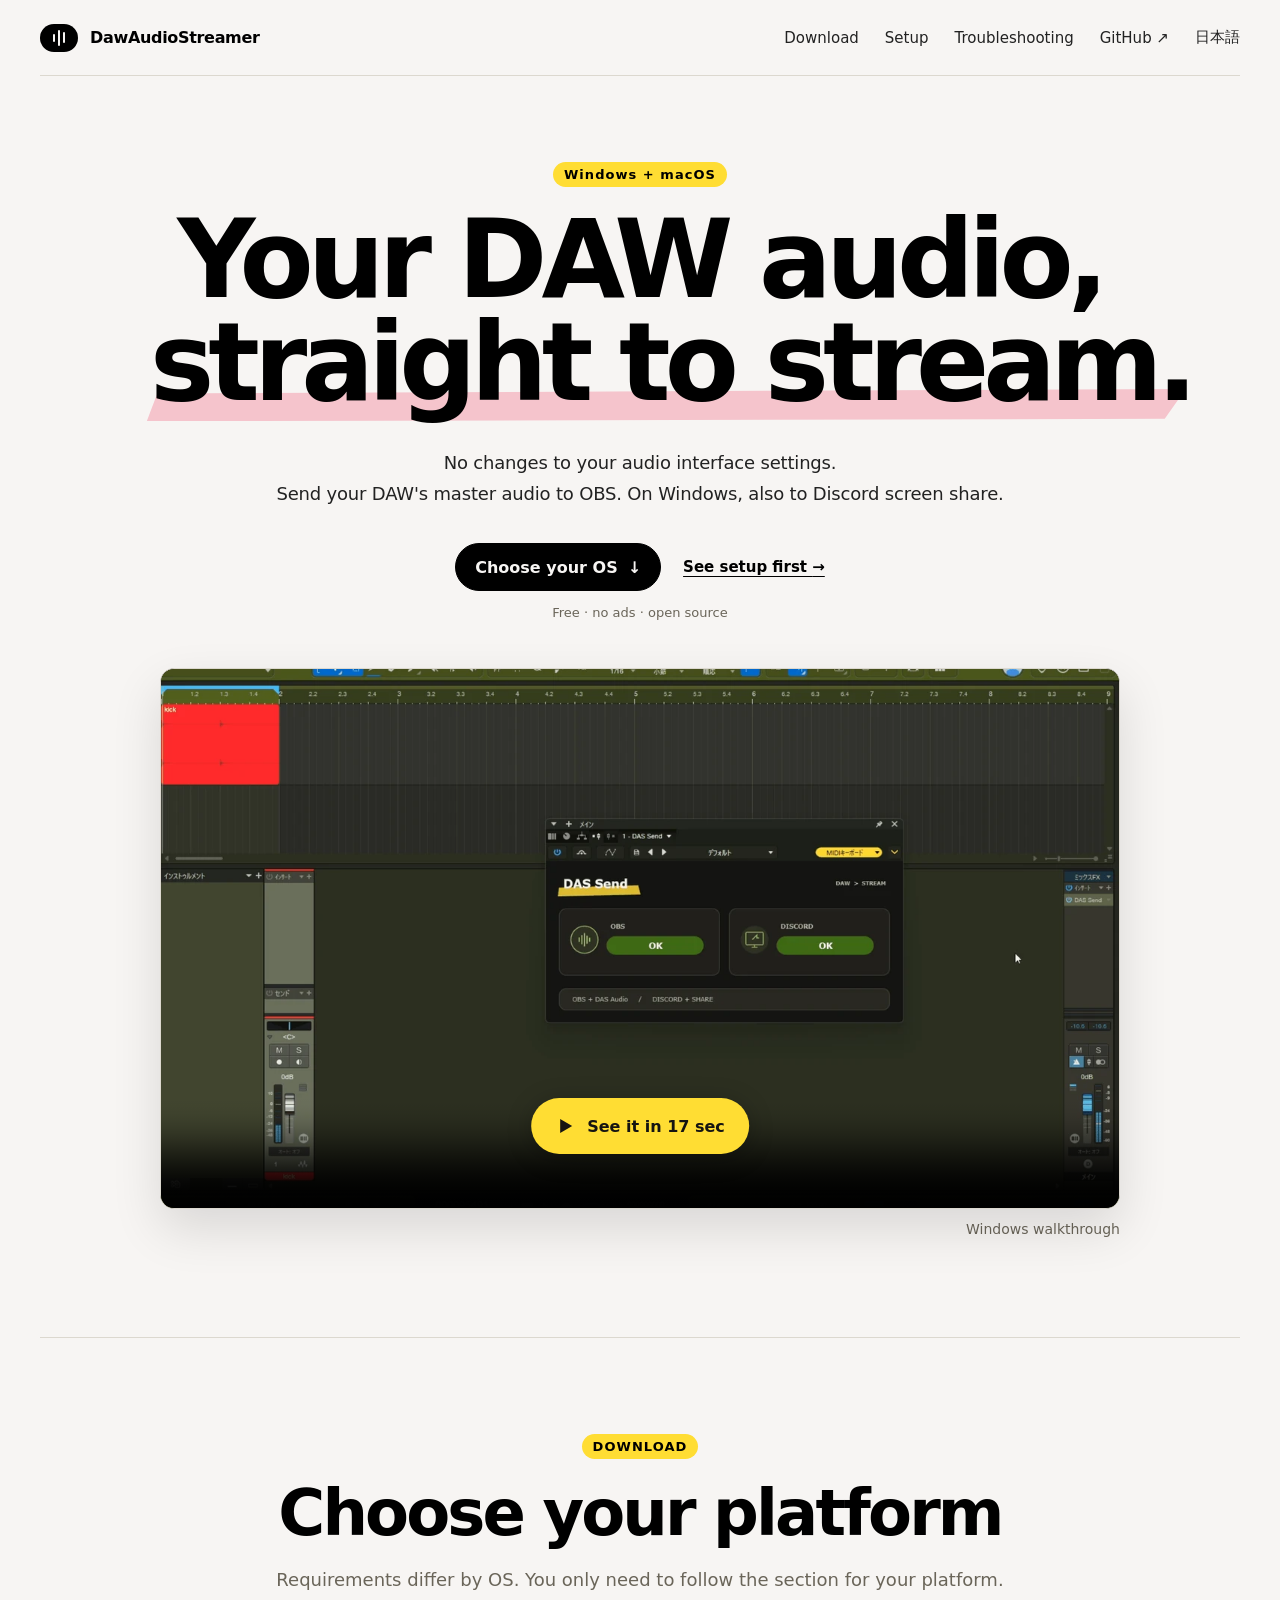
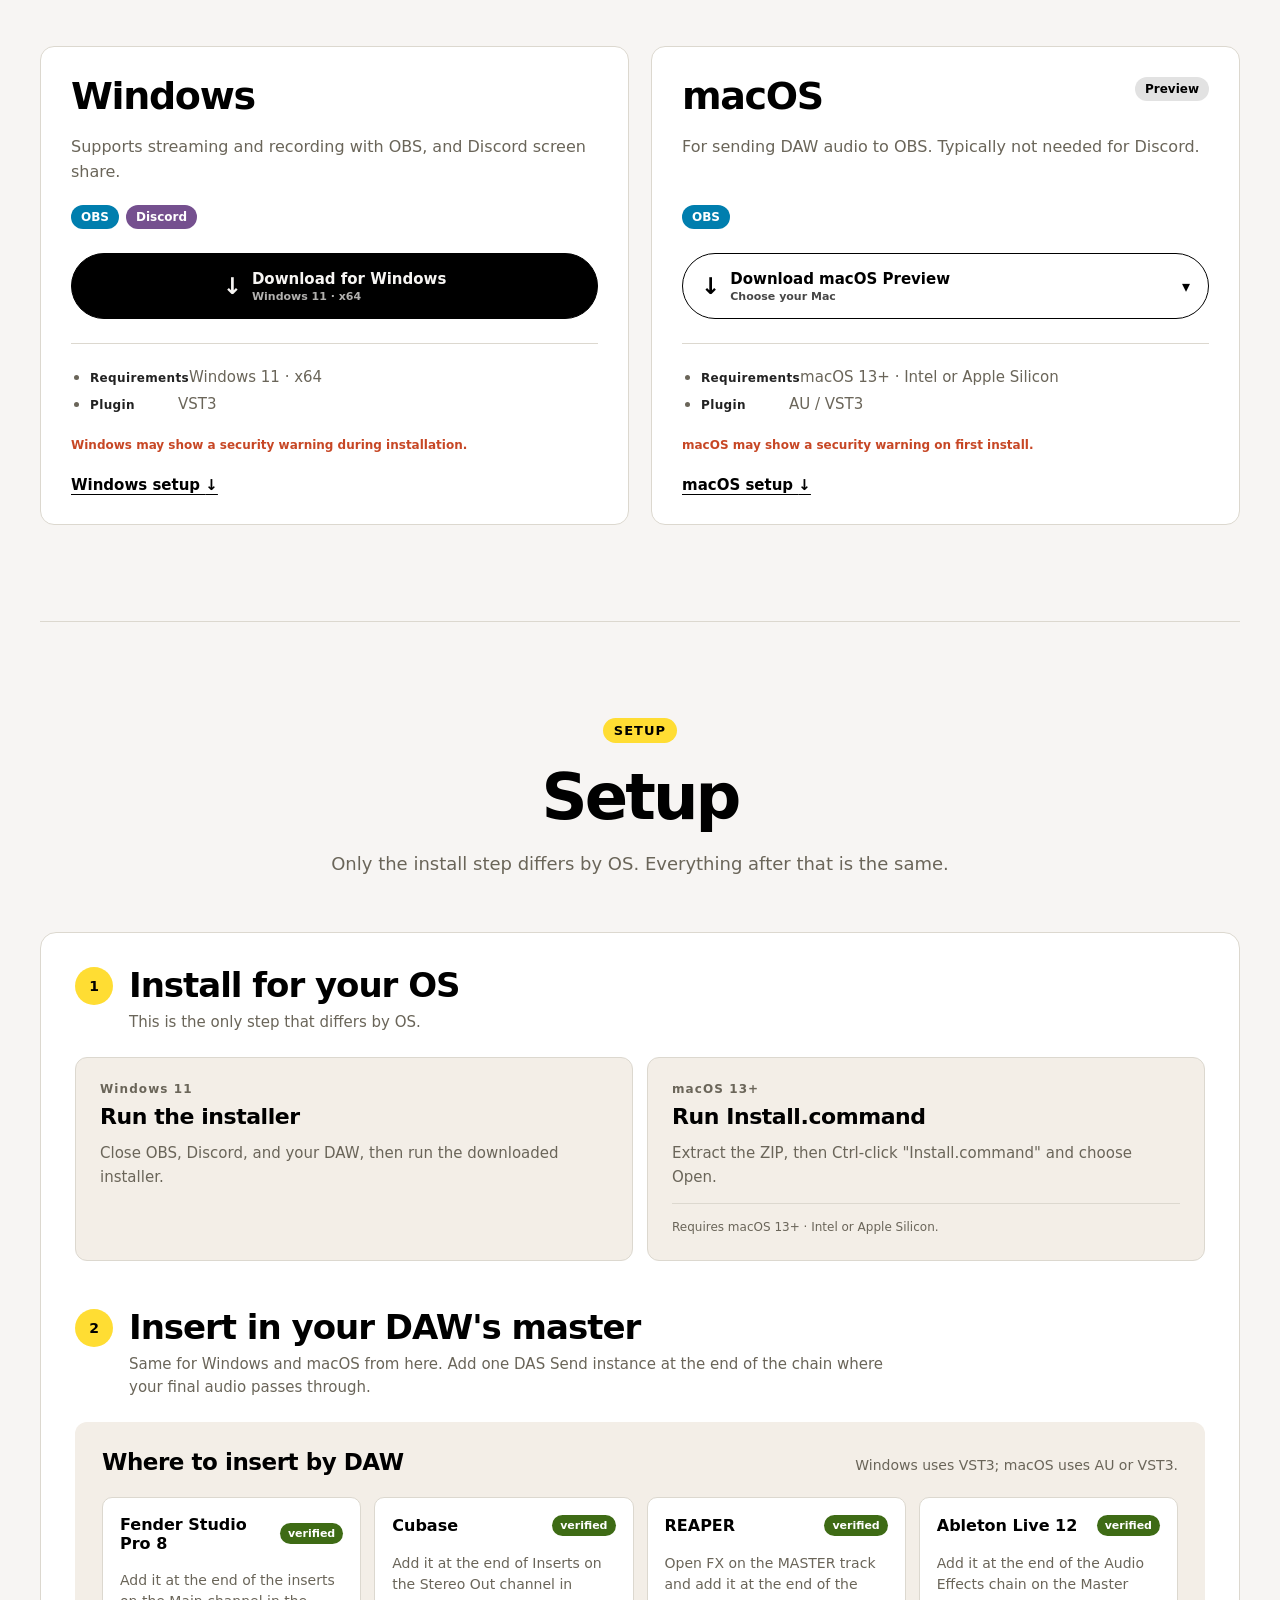
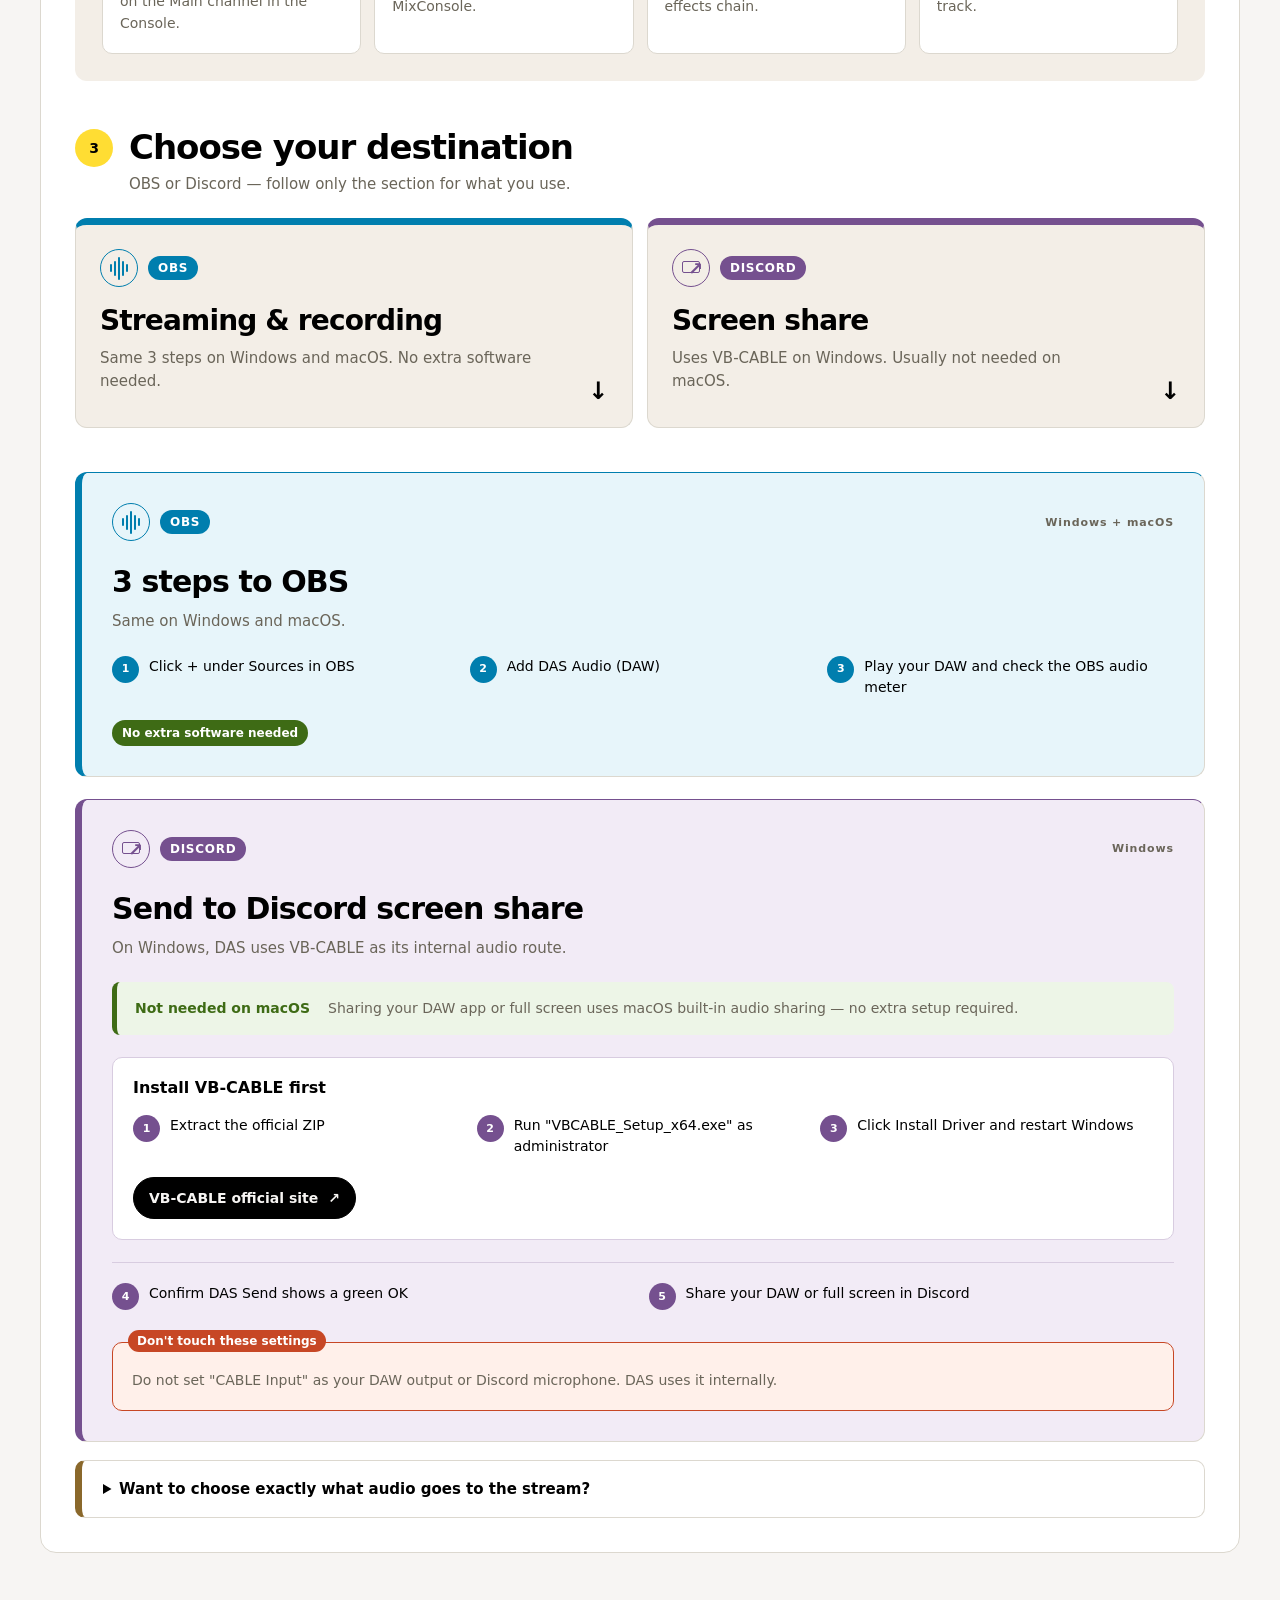
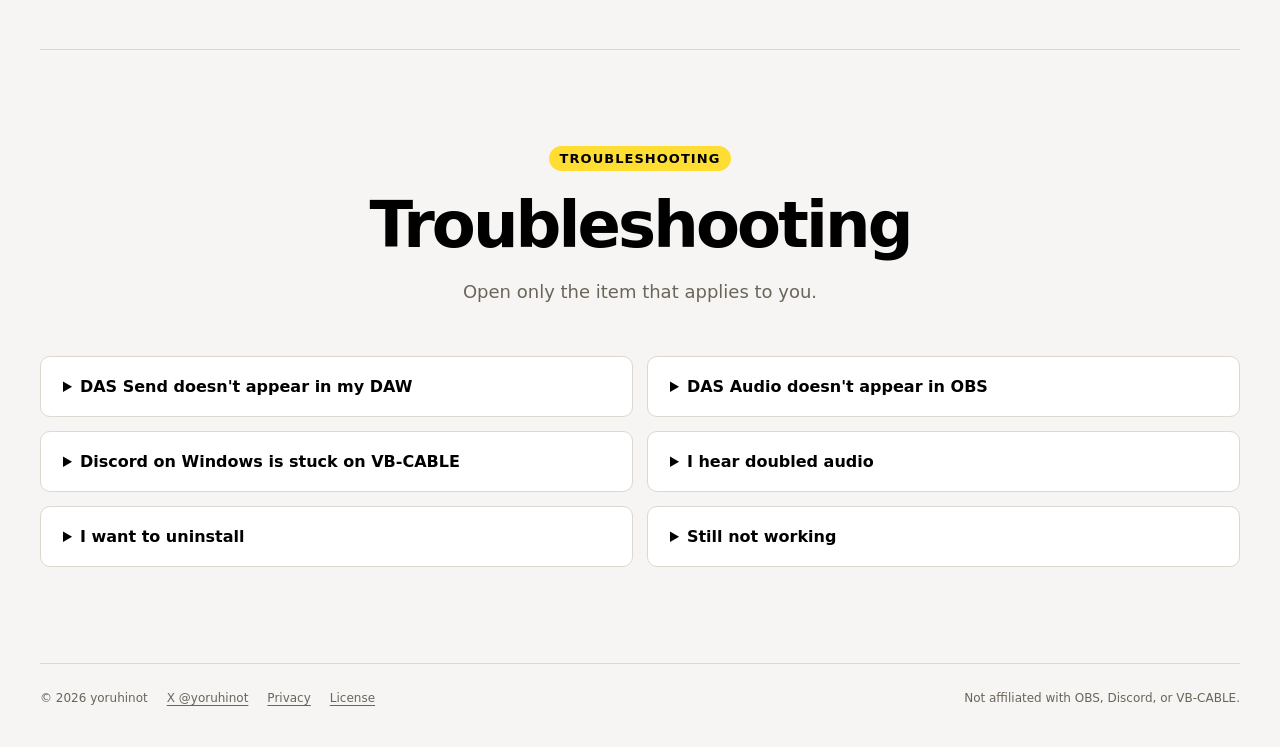
==== site/en/index.html @ 96f38b70 "docs(i18n): add English docs and site (English default, Japanese preserved) Translate README, PRIVAC" ====
<!doctype html>
<html lang="en">
<head>
  <meta charset="utf-8">
  <meta name="viewport" content="width=device-width, initial-scale=1">
  <title>DawAudioStreamer — Stream your DAW audio to OBS and Discord</title>
  <meta name="description" content="Send your DAW's audio to OBS or Discord screen share without changing your audio interface settings. Free, open-source. Windows and macOS preview.">
  <meta name="theme-color" content="#f7f5f3" media="(prefers-color-scheme: light)">
  <meta name="theme-color" content="#151411" media="(prefers-color-scheme: dark)">
  <link rel="canonical" href="https://yoruhinot.github.io/DawAudioStreamer/en/">
  <link rel="alternate" hreflang="ja" href="https://yoruhinot.github.io/DawAudioStreamer/">
  <link rel="alternate" hreflang="en" href="https://yoruhinot.github.io/DawAudioStreamer/en/">
  <link rel="icon" href="../favicon.ico?v=20260908" sizes="16x16 32x32 48x48">
  <link rel="icon" type="image/png" sizes="32x32" href="../favicon-32.png?v=20260908">
  <link rel="icon" type="image/svg+xml" sizes="any" href="../favicon.svg?v=20260908">
  <link rel="apple-touch-icon" sizes="180x180" href="../apple-touch-icon.png?v=20260908">
  <meta property="og:type" content="website">
  <meta property="og:site_name" content="DawAudioStreamer">
  <meta property="og:locale" content="en_US">
  <meta property="og:url" content="https://yoruhinot.github.io/DawAudioStreamer/en/">
  <meta property="og:title" content="DawAudioStreamer — Stream your DAW audio to OBS and Discord">
  <meta property="og:description" content="DAW audio to OBS. Discord screen share on Windows too. No changes to your audio interface.">
  <meta property="og:image" content="https://yoruhinot.github.io/DawAudioStreamer/og.png?v=20260908">
  <meta property="og:image:type" content="image/png">
  <meta property="og:image:alt" content="DawAudioStreamer — Stream your DAW audio straight to OBS / Discord">
  <meta property="og:image:width" content="1731">
  <meta property="og:image:height" content="909">
  <meta name="twitter:card" content="summary_large_image">
  <meta name="twitter:title" content="DawAudioStreamer — Stream your DAW audio to OBS and Discord">
  <meta name="twitter:description" content="DAW audio to OBS. Discord screen share on Windows too. No changes to your audio interface.">
  <meta name="twitter:image" content="https://yoruhinot.github.io/DawAudioStreamer/og.png?v=20260908">
  <meta name="twitter:image:alt" content="DawAudioStreamer — Stream your DAW audio straight to OBS / Discord">
  <link rel="stylesheet" href="../styles.css?v=20260908-video">
</head>
<body>
  <header class="site-header">
    <a class="brand" href="#top" aria-label="DawAudioStreamer home">
      <span class="brand-mark" aria-hidden="true"><i></i><i></i><i></i></span>
      <span>DawAudioStreamer</span>
    </a>
    <nav aria-label="Main navigation">
      <a href="#download">Download</a>
      <a href="#setup">Setup</a>
      <a href="#trouble">Troubleshooting</a>
      <a href="https://github.com/yoruhinot/DawAudioStreamer">GitHub <span aria-hidden="true">↗</span></a>
      <a href="../">日本語</a>
    </nav>
  </header>

  <main id="top">
    <section class="hero">
      <div class="hero-copy">
        <p class="eyebrow">Windows + macOS</p>
        <h1>Your DAW audio,<br><span>straight to stream.</span></h1>
        <p class="lead">No changes to your audio interface settings.<br>Send your DAW's master audio to OBS. On Windows, also to Discord screen share.</p>
        <div class="hero-actions">
          <a class="primary-button" href="#download">Choose your OS <span aria-hidden="true">↓</span></a>
          <a class="text-link" href="#setup">See setup first <span aria-hidden="true">→</span></a>
        </div>
        <p class="download-note">Free · no ads · open source</p>
      </div>

      <figure class="demo-figure">
        <div class="demo-player">
          <video id="demo-video" controls playsinline preload="none" width="1920" height="1080" poster="../demo-poster.webp" aria-label="How DawAudioStreamer works: DAW, OBS, and Discord walkthrough on Windows">
            <source src="../das-demo.mp4" type="video/mp4">
            <a href="../das-demo.mp4">Download video</a>
          </video>
          <button class="demo-play" id="demo-play" type="button" aria-label="Watch the Windows walkthrough (about 17 seconds)" aria-controls="demo-video" hidden>
            <svg width="20" height="20" viewBox="0 0 20 20" aria-hidden="true"><path d="M5 3 17 10 5 17Z" fill="currentColor"/></svg>
            <span>See it in 17 sec</span>
          </button>
        </div>
        <figcaption>Windows walkthrough</figcaption>
      </figure>
    </section>

    <section class="download-section" id="download">
      <div class="section-heading">
        <p class="eyebrow">DOWNLOAD</p>
        <h2>Choose your platform</h2>
        <p>Requirements differ by OS. You only need to follow the section for your platform.</p>
      </div>

      <div class="platform-grid">
        <article class="platform-card windows-card">
          <div class="platform-card-header"><h3>Windows</h3></div>
          <p class="platform-summary">Supports streaming and recording with OBS, and Discord screen share.</p>
          <div class="purpose-chips" aria-label="Windows supported destinations"><span class="obs-chip">OBS</span><span class="discord-chip">Discord</span></div>
          <a class="download-button" id="windows-download" href="https://github.com/yoruhinot/DawAudioStreamer/releases/download/v0.4.2/DawAudioStreamer-Setup-0.4.2.exe">
            <span class="download-icon" aria-hidden="true">↓</span><span><strong id="download-title">Download for Windows</strong><small id="download-version">Windows 11 · x64</small></span>
          </a>
          <ul class="platform-facts"><li><strong>Requirements</strong>Windows 11 · x64</li><li><strong>Plugin</strong>VST3</li></ul>
          <p class="install-warning">Windows may show a security warning during installation.</p>
          <a class="card-link" href="#windows-setup">Windows setup <span aria-hidden="true">↓</span></a>
        </article>

        <article class="platform-card mac-card">
          <div class="platform-card-header"><h3>macOS</h3><span class="stage-badge">Preview</span></div>
          <p class="platform-summary">For sending DAW audio to OBS. Typically not needed for Discord.</p>
          <div class="purpose-chips" aria-label="macOS supported destinations"><span class="obs-chip">OBS</span></div>
          <details class="mac-picker" id="mac-download">
            <summary class="download-button mac-download">
              <span class="download-icon" aria-hidden="true">↓</span><span><strong>Download macOS Preview</strong><small>Choose your Mac</small></span>
              <span class="mac-picker-caret" aria-hidden="true">▾</span>
            </summary>
            <div class="mac-picker-menu">
              <a class="mac-arch" id="mac-download-arm" href="https://github.com/yoruhinot/DawAudioStreamer/releases/download/v0.4.1-macos-preview.1/DawAudioStreamer-0.4.1-macos-preview.1-macOS-AppleSilicon.zip">
                <strong>Apple Silicon</strong><small>M1–M4 · macOS 13+</small>
              </a>
              <a class="mac-arch" id="mac-download-intel" href="https://github.com/yoruhinot/DawAudioStreamer/releases/download/v0.4.1-macos-preview.1/DawAudioStreamer-0.4.1-macos-preview.1-macOS-Intel.zip">
                <strong>Intel</strong><small>x64 · macOS 13+</small>
              </a>
            </div>
          </details>
          <ul class="platform-facts"><li><strong>Requirements</strong>macOS 13+ · Intel or Apple Silicon</li><li><strong>Plugin</strong>AU / VST3</li></ul>
          <p class="install-warning">macOS may show a security warning on first install.</p>
          <a class="card-link" href="#macos">macOS setup <span aria-hidden="true">↓</span></a>
        </article>
      </div>
    </section>

    <section class="setup-section" id="setup">
      <span class="anchor-alias" id="start" aria-hidden="true"></span>
      <div class="section-heading"><p class="eyebrow">SETUP</p><h2>Setup</h2><p>Only the install step differs by OS. Everything after that is the same.</p></div>

      <article class="setup-flow">
        <div class="flow-heading"><span>1</span><div><h3>Install for your OS</h3><p>This is the only step that differs by OS.</p></div></div>
        <div class="install-grid">
          <section class="install-card" id="windows-setup">
            <p class="platform-label">Windows 11</p><h4>Run the installer</h4>
            <p>Close OBS, Discord, and your DAW, then run the downloaded installer.</p>
          </section>
          <section class="install-card" id="macos">
            <p class="platform-label">macOS 13+</p><h4>Run Install.command</h4>
            <p>Extract the ZIP, then Ctrl-click "Install.command" and choose Open.</p>
            <small>Requires macOS 13+ · Intel or Apple Silicon.</small>
          </section>
        </div>

        <div class="flow-heading" id="daw"><span>2</span><div><h3>Insert in your DAW's master</h3><p>Same for Windows and macOS from here. Add one DAS Send instance at the end of the chain where your final audio passes through.</p></div></div>
        <div class="daw-block">
          <div class="subheading"><h4>Where to insert by DAW</h4><p>Windows uses VST3; macOS uses AU or VST3.</p></div>
          <div class="daw-list">
            <article class="daw-card"><header><strong>Fender Studio Pro 8</strong><span>verified</span></header><p>Add it at the end of the inserts on the Main channel in the Console.</p></article>
            <article class="daw-card"><header><strong>Cubase</strong><span>verified</span></header><p>Add it at the end of Inserts on the Stereo Out channel in MixConsole.</p></article>
            <article class="daw-card"><header><strong>REAPER</strong><span>verified</span></header><p>Open FX on the MASTER track and add it at the end of the effects chain.</p></article>
            <article class="daw-card"><header><strong>Ableton Live 12</strong><span>verified</span></header><p>Add it at the end of the Audio Effects chain on the Master track.</p></article>
          </div>
        </div>

        <div class="flow-heading"><span>3</span><div><h3>Choose your destination</h3><p>OBS or Discord — follow only the section for what you use.</p></div></div>
        <div class="route-choice-grid">
          <a class="route-choice obs-choice" href="#obs">
            <div class="destination-label obs-label"><span class="wave-icon" aria-hidden="true"><i></i><i></i><i></i><i></i><i></i></span><strong>OBS</strong></div>
            <h4>Streaming & recording</h4><p>Same 3 steps on Windows and macOS. No extra software needed.</p><span class="route-arrow" aria-hidden="true">↓</span>
          </a>
          <a class="route-choice discord-choice" href="#discord">
            <div class="destination-label discord-label"><span class="share-icon" aria-hidden="true"></span><strong>DISCORD</strong></div>
            <h4>Screen share</h4><p>Uses VB-CABLE on Windows. Usually not needed on macOS.</p><span class="route-arrow" aria-hidden="true">↓</span>
          </a>
        </div>

        <div class="route-details">
          <section class="destination-card obs-guide" id="obs">
            <header class="detail-header"><div class="destination-label obs-label"><span class="wave-icon" aria-hidden="true"><i></i><i></i><i></i><i></i><i></i></span><strong>OBS</strong></div><span class="platform-scope">Windows + macOS</span></header>
            <h4>3 steps to OBS</h4><p>Same on Windows and macOS.</p>
            <ol><li><span>1</span>Click + under Sources in OBS</li><li><span>2</span>Add DAS Audio (DAW)</li><li><span>3</span>Play your DAW and check the OBS audio meter</li></ol>
            <p class="result-note success-note">No extra software needed</p>
          </section>

          <section class="destination-card discord-guide" id="discord">
            <span class="anchor-alias" id="discord-share" aria-hidden="true"></span>
            <header class="detail-header"><div class="destination-label discord-label"><span class="share-icon" aria-hidden="true"></span><strong>DISCORD</strong></div><span class="platform-scope">Windows</span></header>
            <h4>Send to Discord screen share</h4><p>On Windows, DAS uses VB-CABLE as its internal audio route.</p>
            <div class="native-mac-note"><strong>Not needed on macOS</strong><p>Sharing your DAW app or full screen uses macOS built-in audio sharing — no extra setup required.</p></div>
            <div id="vbcable" class="dependency-box">
              <strong>Install VB-CABLE first</strong>
              <ol><li><span>1</span>Extract the official ZIP</li><li><span>2</span>Run "VBCABLE_Setup_x64.exe" as administrator</li><li><span>3</span>Click Install Driver and restart Windows</li></ol>
              <a class="secondary-button" href="https://vb-audio.com/Cable/">VB-CABLE official site <span aria-hidden="true">↗</span></a>
            </div>
            <ol class="discord-final-steps"><li><span>4</span>Confirm DAS Send shows a green OK</li><li><span>5</span>Share your DAW or full screen in Discord</li></ol>
            <div class="important-note"><strong>Don't touch these settings</strong><p>Do not set "CABLE Input" as your DAW output or Discord microphone. DAS uses it internally.</p></div>
          </section>
        </div>

        <details class="advanced-tip"><summary>Want to choose exactly what audio goes to the stream?</summary><p>Create a dedicated "stream bus", route only the tracks you want to stream into it, and insert one DAS Send at the end of that bus. This lets you keep some audio private — heard only by you, not the stream.</p></details>
      </article>
    </section>

    <section class="trouble-section" id="trouble">
      <div class="section-heading"><p class="eyebrow">TROUBLESHOOTING</p><h2>Troubleshooting</h2><p>Open only the item that applies to you.</p></div>
      <div class="faq-grid">
        <details><summary>DAS Send doesn't appear in my DAW</summary><p>Rescan VST3 or AU plugins in your DAW. If you haven't restarted your DAW since installing, close and reopen it.</p></details>
        <details><summary>DAS Audio doesn't appear in OBS</summary><p>Fully close and reopen OBS, then check + under Sources again.</p><p>Older OBS versions may not show DAS Audio. If it's missing, update OBS to the latest version and try again.</p></details>
        <details><summary>Discord on Windows is stuck on VB-CABLE</summary><p>Install the x64 version of VB-CABLE as administrator and restart Windows.</p></details>
        <details><summary>I hear doubled audio</summary><p>Check that you're not capturing the same DAW audio through both DAS Audio and Desktop Audio in OBS. Also make sure there's only one DAS Send instance.</p></details>
        <details><summary>I want to uninstall</summary><p>On Windows, remove it from Installed apps in Windows Settings. On macOS, close your DAW and OBS and run "Uninstall.command".</p></details>
        <details><summary>Still not working</summary><p>For bugs or requests, reach out on <a href="https://x.com/yoruhinot">X (@yoruhinot)</a> or <a href="https://github.com/yoruhinot/DawAudioStreamer/issues">GitHub Issues</a>. Include your OS, DAW, and OBS version along with a description of the problem.</p></details>
      </div>
    </section>
  </main>

  <footer>
    <span>© 2026 yoruhinot</span>
    <a href="https://x.com/yoruhinot">X @yoruhinot</a>
    <a href="https://github.com/yoruhinot/DawAudioStreamer/blob/main/PRIVACY.md">Privacy</a>
    <a href="https://github.com/yoruhinot/DawAudioStreamer/blob/main/LICENSE">License</a>
    <span class="trademark-note">Not affiliated with OBS, Discord, or VB-CABLE.</span>
  </footer>

  <script src="../app.js?v=20260908-video" defer></script>
</body>
</html>
---- site/styles.css ----
:root {
  color-scheme: light dark;
  --paper: #f7f5f3;
  --card: #ffffff;
  --cream: #f3eee7;
  --ink: #000000;
  --charcoal: #222222;
  --graphite: #6a6559;
  --linen: #dcd8cf;
  --smoke: #e2e2e2;
  --yellow: #ffdd33;
  --pink: #f5c4cc;
  --obs: #007eae;
  --obs-soft: #e7f5fa;
  --discord: #75508f;
  --discord-soft: #f2ebf6;
  --success: #3e6b15;
  --success-soft: #edf5e7;
  --attention: #c74725;
  --attention-soft: #fff0ea;
  --tip: #8a682b;
  --focus: #005fcc;
  font-family: Inter, "Segoe UI", "Noto Sans JP", system-ui, sans-serif;
  font-synthesis: none;
}

* { box-sizing: border-box; }
html { scroll-behavior: smooth; }
body { margin: 0; min-height: 100vh; color: var(--ink); background: var(--paper); }
a { color: inherit; }
section, article[id], div[id] { scroll-margin-top: 110px; }

.site-header, main, footer { width: min(1200px, calc(100% - 48px)); margin-inline: auto; }
.site-header {
  position: sticky;
  z-index: 20;
  top: 0;
  min-height: 76px;
  display: flex;
  align-items: center;
  justify-content: space-between;
  background: color-mix(in srgb, var(--paper) 94%, transparent);
  border-bottom: 1px solid var(--linen);
  backdrop-filter: blur(12px);
}
.brand { display: inline-flex; align-items: center; gap: 12px; text-decoration: none; font-weight: 750; letter-spacing: -.02em; }
.brand-mark { width: 38px; height: 28px; display: flex; align-items: center; justify-content: center; gap: 3px; color: var(--paper); background: var(--ink); border-radius: 9999px; }
.brand-mark i { width: 2px; border-radius: 2px; background: currentColor; }
.brand-mark i:nth-child(1) { height: 8px; }
.brand-mark i:nth-child(2) { height: 16px; }
.brand-mark i:nth-child(3) { height: 11px; }
nav { display: flex; align-items: center; gap: 26px; }
nav a { color: var(--charcoal); text-decoration: none; font-size: 15px; }
nav a:hover { text-decoration: underline; text-underline-offset: 4px; }

a:focus-visible, summary:focus-visible { outline: 3px solid var(--focus); outline-offset: 3px; }
.eyebrow { width: fit-content; margin: 0 auto 22px; padding: 5px 11px; color: #000; background: var(--yellow); border-radius: 9999px; font-size: 13px; font-weight: 800; letter-spacing: .08em; }
.text-link, .card-link { font-size: 15px; font-weight: 700; text-underline-offset: 4px; }
.primary-button, .secondary-button, .download-button {
  display: inline-flex;
  align-items: center;
  justify-content: center;
  gap: 10px;
  color: var(--paper);
  background: var(--ink);
  border: 1px solid var(--ink);
  border-radius: 35px;
  font-weight: 750;
  text-decoration: none;
}
.primary-button { min-height: 48px; padding: 11px 19px; }
.primary-button:hover { color: #000; background: var(--yellow); }
.secondary-button { width: fit-content; min-height: 42px; padding: 9px 15px; font-size: 14px; }
.secondary-button:hover { color: #000; background: var(--yellow); }

.hero { padding: 86px 0 100px; text-align: center; }
.hero-copy { max-width: 980px; margin-inline: auto; }
h1 { margin: 0; font-size: clamp(58px, 8.7vw, 108px); line-height: .95; letter-spacing: -.055em; }
h1 span { position: relative; z-index: 0; white-space: nowrap; }
h1 span::before { content: ""; position: absolute; z-index: -1; left: -.03em; right: -.04em; bottom: .03em; height: .3em; background: var(--pink); clip-path: polygon(1% 14%, 99% 0, 97% 92%, 0 100%); }
.lead { margin: 34px 0 0; color: var(--charcoal); font-size: 18px; line-height: 1.7; letter-spacing: -.01em; }
.hero-actions { margin-top: 34px; display: flex; align-items: center; justify-content: center; gap: 22px; }
.download-note { margin: 14px 0 0; color: var(--graphite); font-size: 13px; }

.demo-figure { max-width: 960px; margin: 48px auto 0; }
.demo-player { position: relative; overflow: hidden; background: #151411; border: 1px solid var(--linen); border-radius: 14px; box-shadow: 0 20px 50px rgb(0 0 0 / 12%); }
.demo-player video { display: block; width: 100%; height: auto; aspect-ratio: 16 / 9; }
.demo-play { position: absolute; bottom: max(44px, 10%); left: 50%; transform: translateX(-50%); display: flex; align-items: center; justify-content: center; gap: 12px; min-height: 56px; padding: 14px 24px; color: #151411; background: #ffdd33; border: 0; border-radius: 9999px; box-shadow: 0 4px 24px rgb(0 0 0 / 25%); font: inherit; font-size: 16px; font-weight: 750; white-space: nowrap; cursor: pointer; }
.demo-play[hidden] { display: none; }
.demo-play:hover { background: #ffe76b; }
.demo-play:focus-visible { outline: 3px solid #fff; outline-offset: 5px; }
.demo-figure figcaption { margin-top: 12px; color: var(--graphite); font-size: 14px; text-align: right; }
.wave-icon { display: flex; align-items: center; justify-content: center; gap: 2px; }
.wave-icon i { width: 2px; border-radius: 2px; background: currentColor; }
.wave-icon i:nth-child(1), .wave-icon i:nth-child(5) { height: 8px; }
.wave-icon i:nth-child(2), .wave-icon i:nth-child(4) { height: 15px; }
.wave-icon i:nth-child(3) { height: 23px; }
.share-icon::before { content: ""; position: absolute; inset: 11px 9px 13px; border: 1.5px solid currentColor; border-radius: 2px; }
.share-icon::after { content: "↗"; position: absolute; left: 15px; top: 8px; font-size: 18px; font-weight: 800; }
.preview-guide { margin: 15px 0 0; padding: 9px 13px; color: var(--graphite); background: #d2c7b8; border: 1px solid #c8beb1; border-radius: 10px; font-size: 12px; }

.download-section, .setup-section, .trouble-section { padding: 96px 0; border-top: 1px solid var(--linen); }
.section-heading { max-width: 790px; margin-inline: auto; text-align: center; }
.section-heading h2 { margin: 0; font-size: clamp(43px, 5vw, 70px); line-height: 1; letter-spacing: -.045em; }
.section-heading > p:last-child { margin: 21px auto 0; color: var(--graphite); font-size: 18px; line-height: 1.55; }

.platform-grid { margin-top: 52px; display: grid; grid-template-columns: 1fr 1fr; gap: 22px; align-items: stretch; }
.platform-card { padding: 30px; display: flex; flex-direction: column; background: var(--card); border: 1px solid var(--linen); border-radius: 14px; }
.platform-card-header { display: flex; align-items: flex-start; justify-content: space-between; gap: 18px; }
.platform-label { margin: 0 0 8px; color: var(--graphite); font-size: 12px; font-weight: 800; letter-spacing: .09em; }
.platform-card h3 { margin: 0; font-size: 38px; line-height: 1; letter-spacing: -.035em; }
.stage-badge { padding: 5px 10px; color: var(--ink); background: var(--smoke); border-radius: 9999px; font-size: 12px; font-weight: 800; white-space: nowrap; }
.platform-summary { min-height: 54px; margin: 20px 0 0; color: var(--graphite); font-size: 16px; line-height: 1.55; }
.purpose-chips { margin-top: 16px; display: flex; flex-wrap: wrap; gap: 7px; }
.purpose-chips span { padding: 5px 10px; color: #fff; border-radius: 9999px; font-size: 12px; font-weight: 800; }
.purpose-chips .obs-chip { background: var(--obs); }
.purpose-chips .discord-chip { background: var(--discord); }
.purpose-chips .native-chip { background: var(--success); }
.download-button { width: 100%; min-height: 66px; margin-top: 24px; padding: 12px 18px; text-align: left; }
.download-button:hover { color: #000; background: var(--yellow); }
.download-button strong, .download-button small { display: block; }
.download-button strong { font-size: 15px; }
.download-button small { margin-top: 2px; opacity: .72; font-size: 11px; }
.download-icon { font-size: 23px; line-height: 1; }
.mac-download { color: var(--ink); background: var(--card); }
.mac-download:hover { color: var(--paper); background: var(--ink); }
.mac-picker { position: relative; }
.mac-picker > summary { justify-content: flex-start; list-style: none; cursor: pointer; transition: color .15s ease, background .15s ease, border-radius .2s ease, border-color .2s ease; }
.mac-picker > summary::-webkit-details-marker { display: none; }
.mac-picker-caret { margin-left: auto; transition: transform .2s ease; }
.mac-picker[open] .mac-picker-caret { transform: rotate(180deg); }
.mac-picker[open] > summary {
  color: var(--ink); background: var(--card);
  border-bottom-color: var(--linen);
  border-radius: 35px 35px 0 0;
}
.mac-picker-menu {
  position: absolute; left: 0; right: 0; top: 100%; z-index: 5;
  display: flex; flex-direction: column; gap: 2px; padding: 8px;
  background: var(--card);
  border: 1px solid var(--ink); border-top: none;
  border-radius: 0 0 35px 35px;
  box-shadow: 0 22px 44px rgba(17, 17, 17, .13);
  opacity: 0; visibility: hidden; pointer-events: none;
  transform: translateY(-8px); transform-origin: top center;
  transition: opacity .2s ease, transform .2s ease, visibility .2s;
}
.mac-picker[open] .mac-picker-menu {
  opacity: 1; visibility: visible; pointer-events: auto;
  transform: translateY(0);
}
.mac-arch { display: block; padding: 11px 16px; color: var(--ink); background: transparent; border-radius: 14px; text-decoration: none; transition: color .15s ease, background .15s ease; }
.mac-arch:last-child { border-bottom-left-radius: 27px; border-bottom-right-radius: 27px; }
.mac-arch:hover { color: var(--paper); background: var(--ink); }
.mac-arch strong { display: block; font-size: 15px; }
.mac-arch small { display: block; margin-top: 2px; opacity: .72; font-size: 11px; }
@media (prefers-reduced-motion: reduce) {
  .mac-picker-caret, .mac-picker-menu, .mac-arch, .mac-picker > summary { transition: none; }
  .mac-picker-menu { transform: none; }
}
.platform-facts { margin: 24px 0 0; padding: 20px 0 0 19px; color: var(--graphite); border-top: 1px solid var(--linen); font-size: 15px; line-height: 1.8; }
.platform-facts strong { display: inline-block; min-width: 88px; color: var(--charcoal); font-size: 12px; letter-spacing: .03em; }
.install-warning { margin: 18px 0 0; color: var(--attention); font-size: 12px; font-weight: 750; line-height: 1.5; transition: opacity .10s ease; }
.mac-card:has(.mac-picker[open]) .install-warning { opacity: 0; transition-duration: 0s; }
.card-link { margin-top: auto; padding-top: 22px; }

.setup-section { position: relative; }
.anchor-alias { position: absolute; pointer-events: none; }
.setup-flow { margin-top: 54px; padding: 34px; background: var(--card); border: 1px solid var(--linen); border-radius: 16px; }
.flow-heading { margin-top: 48px; display: flex; align-items: flex-start; gap: 16px; }
.flow-heading:first-child { margin-top: 0; }
.flow-heading > span { flex: 0 0 38px; width: 38px; height: 38px; display: grid; place-items: center; color: #000; background: var(--yellow); border-radius: 9999px; font-size: 14px; font-weight: 850; }
.flow-heading h3 { margin: 0; font-size: clamp(25px, 3vw, 34px); line-height: 1.1; letter-spacing: -.03em; }
.flow-heading p { max-width: 760px; margin: 7px 0 0; color: var(--graphite); font-size: 15px; line-height: 1.55; }
.install-grid { margin-top: 22px; display: grid; grid-template-columns: 1fr 1fr; gap: 14px; }
.install-card { padding: 24px; background: var(--cream); border: 1px solid var(--linen); border-radius: 12px; }
.install-card h4 { margin: 0; font-size: 22px; letter-spacing: -.02em; }
.install-card > p:not(.platform-label) { margin: 12px 0 0; color: var(--graphite); font-size: 15px; line-height: 1.6; }
.install-card small { display: block; margin-top: 14px; padding-top: 14px; color: var(--graphite); border-top: 1px solid var(--linen); font-size: 12px; line-height: 1.5; }

.daw-block { margin-top: 22px; padding: 27px; background: var(--cream); border-radius: 12px; }
.subheading { display: flex; align-items: baseline; justify-content: space-between; gap: 24px; }
.subheading h4, .destination-heading h4 { margin: 0; font-size: 23px; letter-spacing: -.02em; }
.subheading p, .destination-heading p { margin: 0; color: var(--graphite); font-size: 14px; }
.daw-list { margin-top: 22px; display: grid; grid-template-columns: repeat(4, 1fr); gap: 13px; }
.daw-card { background: var(--card); border: 1px solid var(--linen); border-radius: 10px; }
.daw-card header { padding: 17px; display: flex; align-items: center; justify-content: space-between; gap: 10px; }
.daw-card header strong { font-size: 16px; }
.daw-card header span { padding: 4px 8px; color: #fff; background: var(--success); border-radius: 9999px; font-size: 11px; font-weight: 800; white-space: nowrap; }
.daw-card p { margin: 0; padding: 0 17px 18px; color: var(--graphite); font-size: 14px; line-height: 1.55; }

.route-choice-grid { margin-top: 22px; display: grid; grid-template-columns: 1fr 1fr; gap: 14px; }
.route-choice { position: relative; min-height: 210px; padding: 24px 62px 24px 24px; color: inherit; background: var(--cream); border: 1px solid var(--linen); border-top-width: 7px; border-radius: 12px; text-decoration: none; }
.route-choice:hover { transform: translateY(-2px); box-shadow: 0 10px 24px rgb(0 0 0 / 10%); }
.obs-choice { border-top-color: var(--obs); }
.discord-choice { border-top-color: var(--discord); }
.route-choice h4 { margin: 19px 0 0; font-size: 28px; line-height: 1.1; letter-spacing: -.03em; }
.route-choice p { max-width: 440px; margin: 10px 0 0; color: var(--graphite); font-size: 15px; line-height: 1.55; }
.route-arrow { position: absolute; right: 24px; bottom: 22px; font-size: 24px; font-weight: 800; }
.route-details { margin-top: 44px; display: grid; gap: 22px; }
.destination-card { position: relative; padding: 30px; border: 1px solid var(--linen); border-left-width: 7px; border-radius: 12px; }
.obs-guide { background: var(--obs-soft); border-top-color: var(--obs); }
.discord-guide { background: var(--discord-soft); border-top-color: var(--discord); }
.obs-guide { border-left-color: var(--obs); }
.discord-guide { border-left-color: var(--discord); }
.detail-header { display: flex; align-items: center; justify-content: space-between; gap: 16px; }
.platform-scope { color: var(--graphite); font-size: 11px; font-weight: 800; letter-spacing: .08em; }
.destination-label { display: flex; align-items: center; gap: 10px; }
.destination-label > span { position: relative; width: 38px; height: 38px; color: currentColor; border: 1.5px solid currentColor; border-radius: 50%; }
.destination-label strong { padding: 5px 10px; color: #fff; border-radius: 9999px; font-size: 12px; letter-spacing: .06em; }
.obs-label { color: var(--obs); }
.obs-label strong { background: var(--obs); }
.discord-label { color: var(--discord); }
.discord-label strong { background: var(--discord); }
.destination-card > h4 { margin: 24px 0 0; font-size: 30px; line-height: 1.1; letter-spacing: -.03em; }
.destination-card > p:not(.result-note) { margin: 12px 0 0; color: var(--graphite); font-size: 15px; line-height: 1.55; }
.destination-card > ol { margin: 22px 0 0; padding: 0; display: grid; grid-template-columns: repeat(3, 1fr); gap: 11px; list-style: none; }
.destination-card li { display: flex; align-items: flex-start; gap: 10px; font-size: 14px; line-height: 1.5; }
.destination-card li span { flex: 0 0 27px; width: 27px; height: 27px; display: grid; place-items: center; color: #fff; border-radius: 9999px; font-size: 11px; font-weight: 800; }
.obs-guide li span { background: var(--obs); }
.discord-guide li span { background: var(--discord); }
.result-note { width: fit-content; margin: 22px 0 0; padding: 6px 10px; border-radius: 9999px; font-size: 12px; font-weight: 800; }
.success-note { color: #fff; background: var(--success); }
.dependency-box { margin-top: 22px; padding: 20px; background: var(--card); border: 1px solid #d8cce0; border-radius: 10px; }
.dependency-box > strong { font-size: 16px; }
.dependency-box ol { margin: 18px 0 0; padding: 0; display: grid; grid-template-columns: repeat(3, 1fr); gap: 11px; list-style: none; }
.dependency-box .secondary-button { margin-top: 20px; }
.discord-final-steps { grid-template-columns: repeat(2, 1fr) !important; padding-top: 20px !important; border-top: 1px solid #d8cce0; }
.native-mac-note { margin-top: 22px; padding: 16px 18px; display: flex; align-items: baseline; gap: 18px; background: var(--success-soft); border-left: 5px solid var(--success); border-radius: 8px; }
.native-mac-note strong { flex: 0 0 auto; color: var(--success); font-size: 14px; }
.native-mac-note p { margin: 0; color: var(--graphite); font-size: 14px; line-height: 1.55; }
.important-note { position: relative; margin-top: 32px; padding: 27px 19px 18px; background: var(--attention-soft); border: 1px solid var(--attention); border-radius: 10px; }
.important-note strong { position: absolute; top: -13px; left: 15px; padding: 4px 9px; color: #fff; background: var(--attention); border-radius: 9999px; font-size: 12px; }
.important-note p { margin: 0; color: var(--graphite); font-size: 14px; line-height: 1.55; }
.advanced-tip { margin-top: 18px; padding: 19px 21px; background: var(--card); border: 1px solid var(--linen); border-left: 7px solid var(--tip); border-radius: 10px; }
.advanced-tip summary { cursor: pointer; font-size: 15px; font-weight: 750; }
.advanced-tip p { margin: 13px 0 0; color: var(--graphite); font-size: 14px; line-height: 1.6; }

.faq-grid { margin-top: 50px; display: grid; grid-template-columns: 1fr 1fr; gap: 14px; }
.faq-grid details { padding: 20px 22px; background: var(--card); border: 1px solid var(--linen); border-radius: 10px; }
.faq-grid summary { cursor: pointer; font-size: 16px; font-weight: 750; }
.faq-grid p { margin: 14px 0 0; color: var(--graphite); font-size: 15px; line-height: 1.6; }
.faq-grid a { text-underline-offset: 3px; }

footer { padding: 27px 0 42px; display: flex; flex-wrap: wrap; gap: 19px; color: var(--graphite); border-top: 1px solid var(--linen); font-size: 12px; }
footer a { text-underline-offset: 3px; }
.trademark-note { margin-left: auto; }

@media (max-width: 900px) {
  .platform-grid { grid-template-columns: 1fr; }
  .platform-summary { min-height: 0; }
  .daw-list { grid-template-columns: 1fr; }
  .destination-card > ol, .dependency-box ol { grid-template-columns: 1fr; }
  .discord-final-steps { grid-template-columns: 1fr !important; }
  .trademark-note { margin-left: 0; width: 100%; }
}

@media (max-width: 620px) {
  .site-header, main, footer { width: min(100% - 28px, 1200px); }
  .site-header { min-height: 0; padding: 13px 0 11px; flex-wrap: wrap; }
  .brand span:last-child { font-size: 14px; }
  nav { width: 100%; margin-top: 11px; justify-content: space-between; gap: 10px; }
  nav a { font-size: 12px; }
  nav a:last-child { display: none; }
  .hero { padding: 62px 0 72px; }
  h1 { font-size: 44px; }
  h1 span { white-space: normal; }
  .lead br { display: none; }
  .hero-actions { align-items: stretch; flex-direction: column; }
  .primary-button { width: 100%; }
  .demo-figure { margin-top: 36px; }
  .demo-player { border-radius: 10px; }
  .demo-play { min-height: 48px; padding: 11px 18px; }
  .download-section, .setup-section, .trouble-section { padding: 72px 0; }
  .section-heading h2 { font-size: 36px; }
  .section-heading > p:last-child { font-size: 16px; }
  .platform-grid { margin-top: 40px; }
  .platform-card, .setup-flow { padding: 23px; }
  .platform-card h3 { font-size: 32px; }
  .download-button { justify-content: flex-start; }
  .install-grid, .route-choice-grid { grid-template-columns: 1fr; }
  .flow-heading { gap: 13px; }
  .flow-heading > span { flex-basis: 34px; width: 34px; height: 34px; }
  .flow-heading h3 { font-size: 25px; }
  .install-card { padding: 20px; }
  .daw-block { margin-inline: -8px; padding: 18px; }
  .subheading { align-items: flex-start; flex-direction: column; gap: 7px; }
  .daw-card header { align-items: flex-start; }
  .route-choice { min-height: 190px; padding: 22px 58px 22px 22px; }
  .destination-card { padding: 22px; }
  .destination-card > h4 { font-size: 26px; }
  .detail-header { align-items: flex-start; }
  .platform-scope { padding-top: 12px; text-align: right; }
  .native-mac-note { align-items: flex-start; flex-direction: column; gap: 6px; }
  .dependency-box { padding: 17px; }
  .faq-grid { grid-template-columns: 1fr; }
}

@media (prefers-color-scheme: dark) {
  :root {
    --paper: #151411;
    --card: #211f1b;
    --cream: #2a2721;
    --ink: #f7f3eb;
    --charcoal: #eee9df;
    --graphite: #bcb4a5;
    --linen: #484239;
    --smoke: #3a3630;
    --yellow: #f2cd32;
    --pink: #8f4355;
    --obs-soft: #142b34;
    --discord-soft: #2b2031;
    --success-soft: #1d2a18;
    --attention-soft: #351d17;
    --focus: #78baff;
  }
  .demo-player { border-color: #554d42; box-shadow: 0 20px 54px rgb(0 0 0 / 40%); }
  .dependency-box { border-color: #55435f; }
  .discord-final-steps { border-color: #55435f; }
  .native-mac-note strong { color: #95c96a; }
  .route-choice:hover { box-shadow: 0 10px 28px rgb(0 0 0 / 35%); }
}

@media (prefers-reduced-motion: reduce) {
  html { scroll-behavior: auto; }
  .route-choice:hover { transform: none; }
}
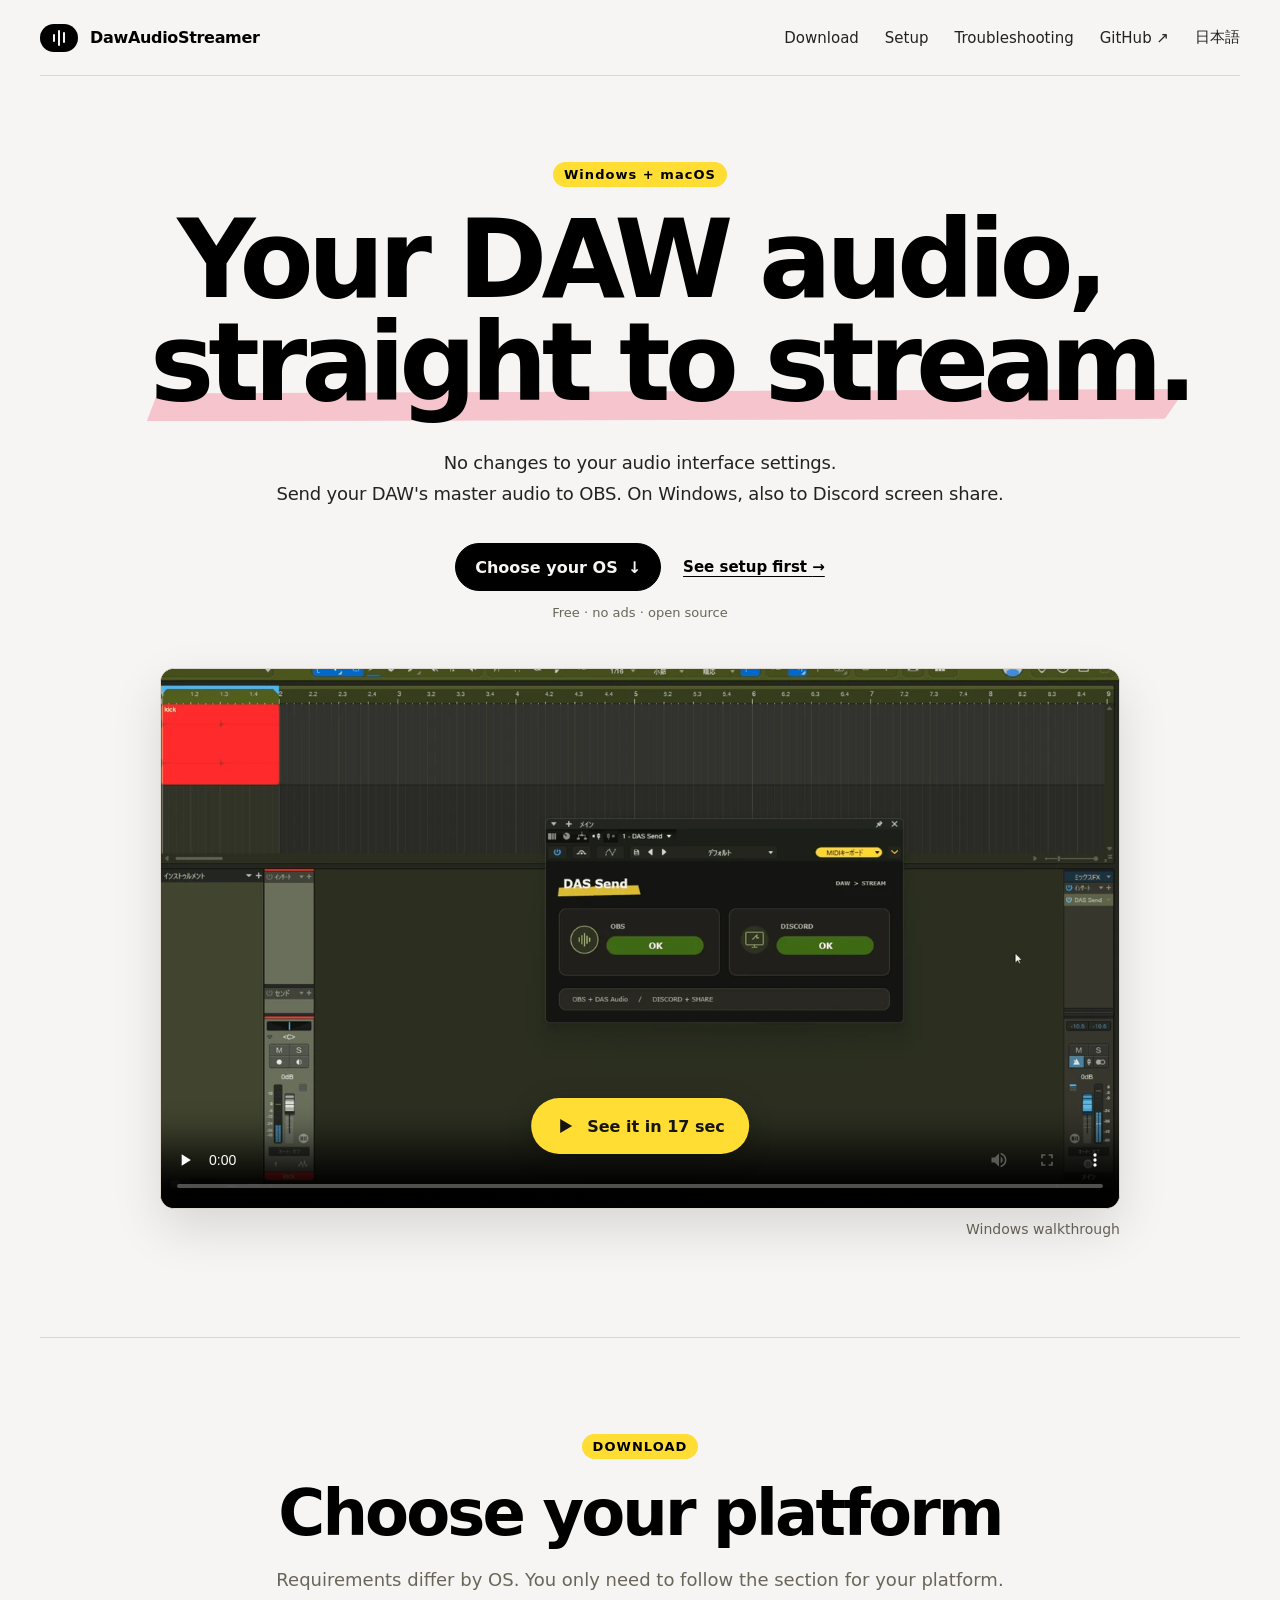
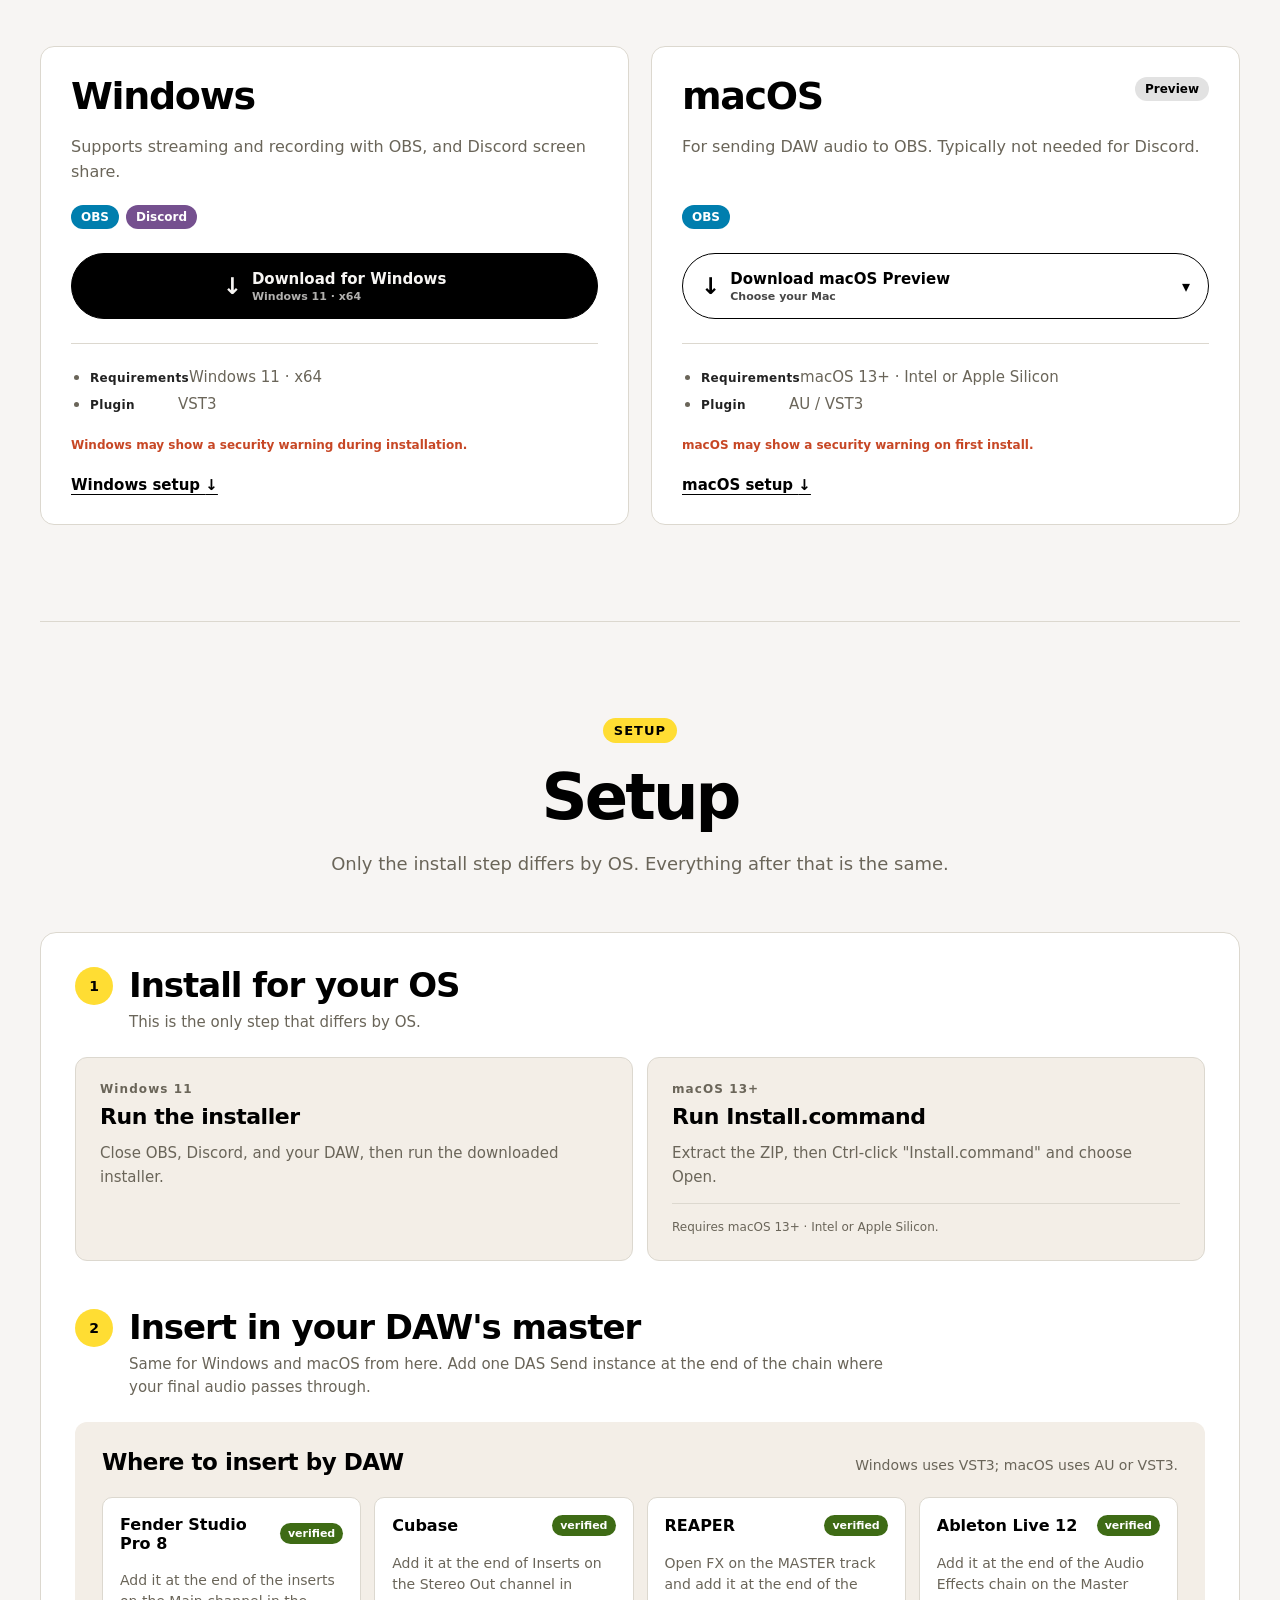
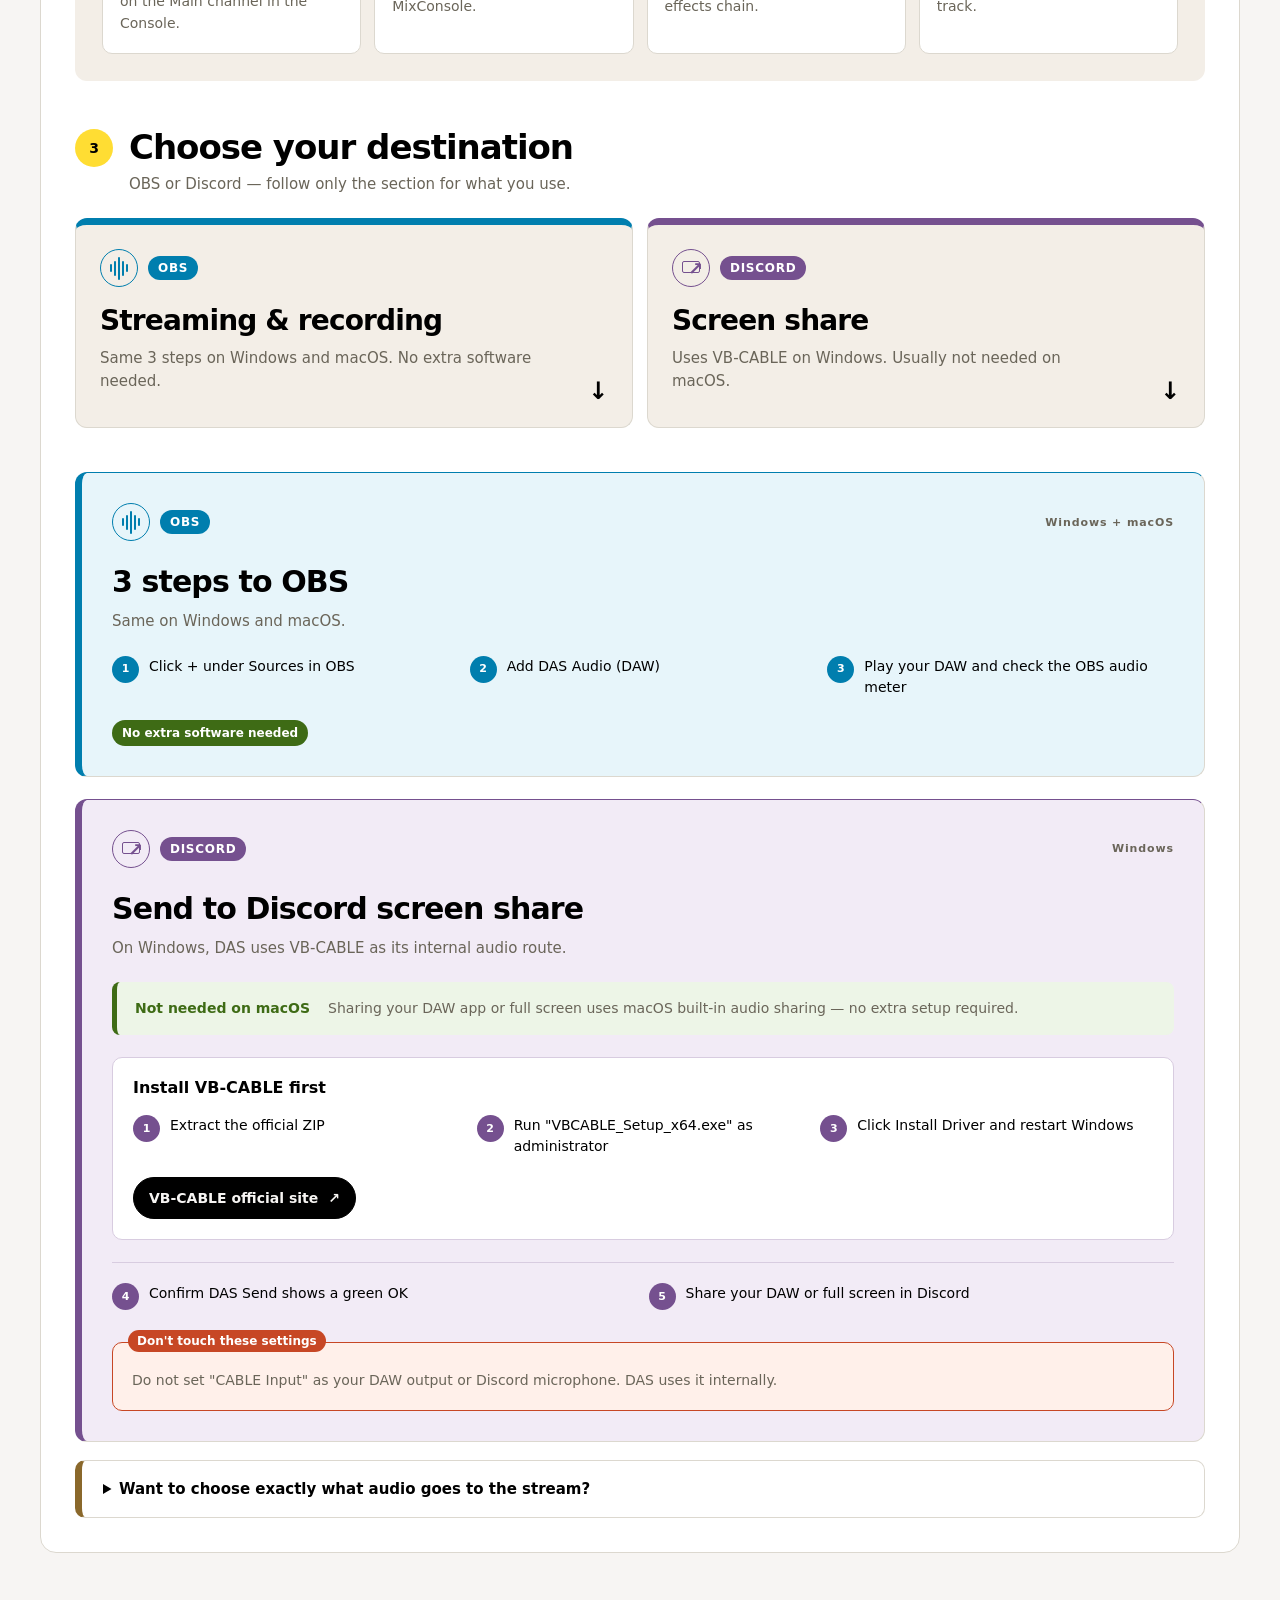
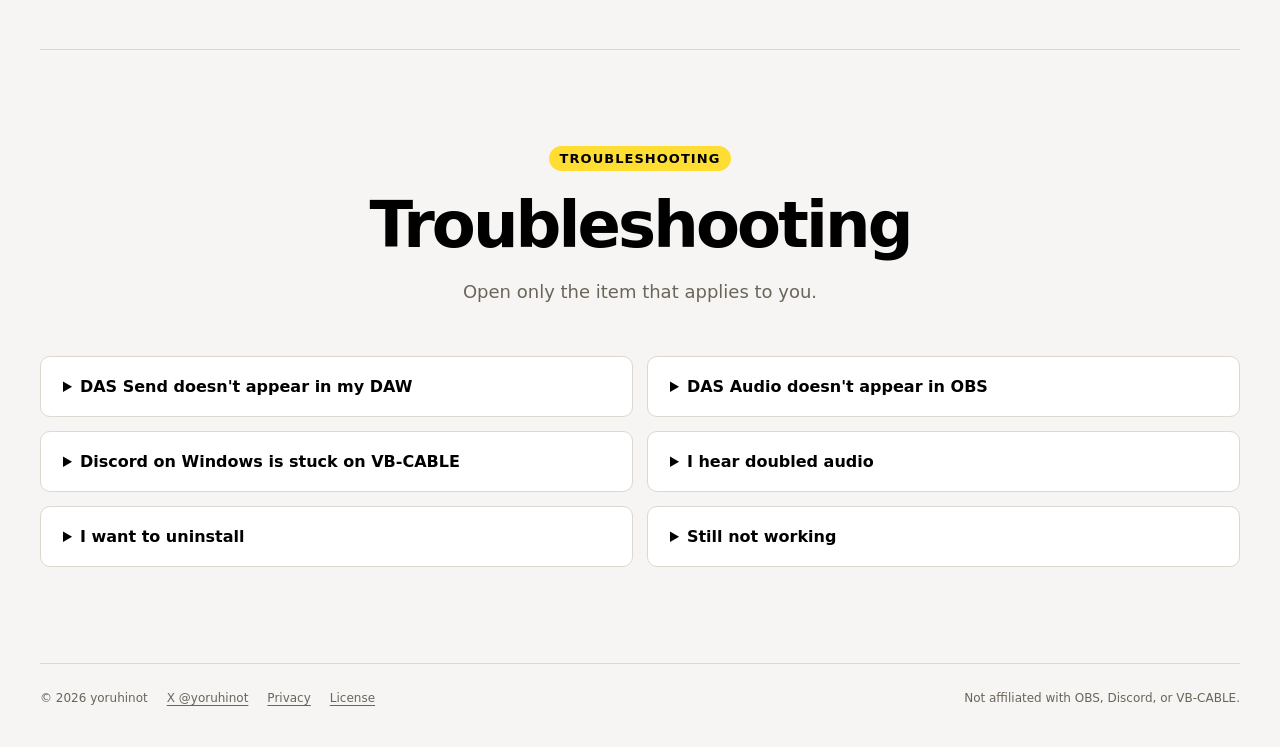
==== commit 11cfb198: "Respect visitor language choices and keep localized downloads complete" ====
--- a/site/en/index.html
+++ b/site/en/index.html
@@ -3,6 +3,7 @@
 <head>
   <meta charset="utf-8">
   <meta name="viewport" content="width=device-width, initial-scale=1">
+  <script src="../language.js?v=20260910"></script>
   <title>DawAudioStreamer — Stream your DAW audio to OBS and Discord</title>
   <meta name="description" content="Send your DAW's audio to OBS or Discord screen share without changing your audio interface settings. Free, open-source. Windows and macOS preview.">
   <meta name="theme-color" content="#f7f5f3" media="(prefers-color-scheme: light)">
@@ -43,7 +44,7 @@
       <a href="#setup">Setup</a>
       <a href="#trouble">Troubleshooting</a>
       <a href="https://github.com/yoruhinot/DawAudioStreamer">GitHub <span aria-hidden="true">↗</span></a>
-      <a href="../">日本語</a>
+      <a href="../?lang=ja" hreflang="ja" lang="ja">日本語</a>
     </nav>
   </header>
 
@@ -108,8 +109,8 @@
               <a class="mac-arch" id="mac-download-arm" href="https://github.com/yoruhinot/DawAudioStreamer/releases/download/v0.4.1-macos-preview.1/DawAudioStreamer-0.4.1-macos-preview.1-macOS-AppleSilicon.zip">
                 <strong>Apple Silicon</strong><small>M1–M4 · macOS 13+</small>
               </a>
-              <a class="mac-arch" id="mac-download-intel" href="https://github.com/yoruhinot/DawAudioStreamer/releases/download/v0.4.1-macos-preview.1/DawAudioStreamer-0.4.1-macos-preview.1-macOS-Intel.zip">
-                <strong>Intel</strong><small>x64 · macOS 13+</small>
+              <a class="mac-arch" id="mac-download-intel" aria-disabled="true" tabindex="-1">
+                <strong>Intel</strong><small>Coming soon</small>
               </a>
             </div>
           </details>
--- a/site/styles.css
+++ b/site/styles.css
@@ -152,6 +152,7 @@
 .mac-arch { display: block; padding: 11px 16px; color: var(--ink); background: transparent; border-radius: 14px; text-decoration: none; transition: color .15s ease, background .15s ease; }
 .mac-arch:last-child { border-bottom-left-radius: 27px; border-bottom-right-radius: 27px; }
 .mac-arch:hover { color: var(--paper); background: var(--ink); }
+.mac-arch[aria-disabled="true"] { opacity: .6; pointer-events: none; }
 .mac-arch strong { display: block; font-size: 15px; }
 .mac-arch small { display: block; margin-top: 2px; opacity: .72; font-size: 11px; }
 @media (prefers-reduced-motion: reduce) {
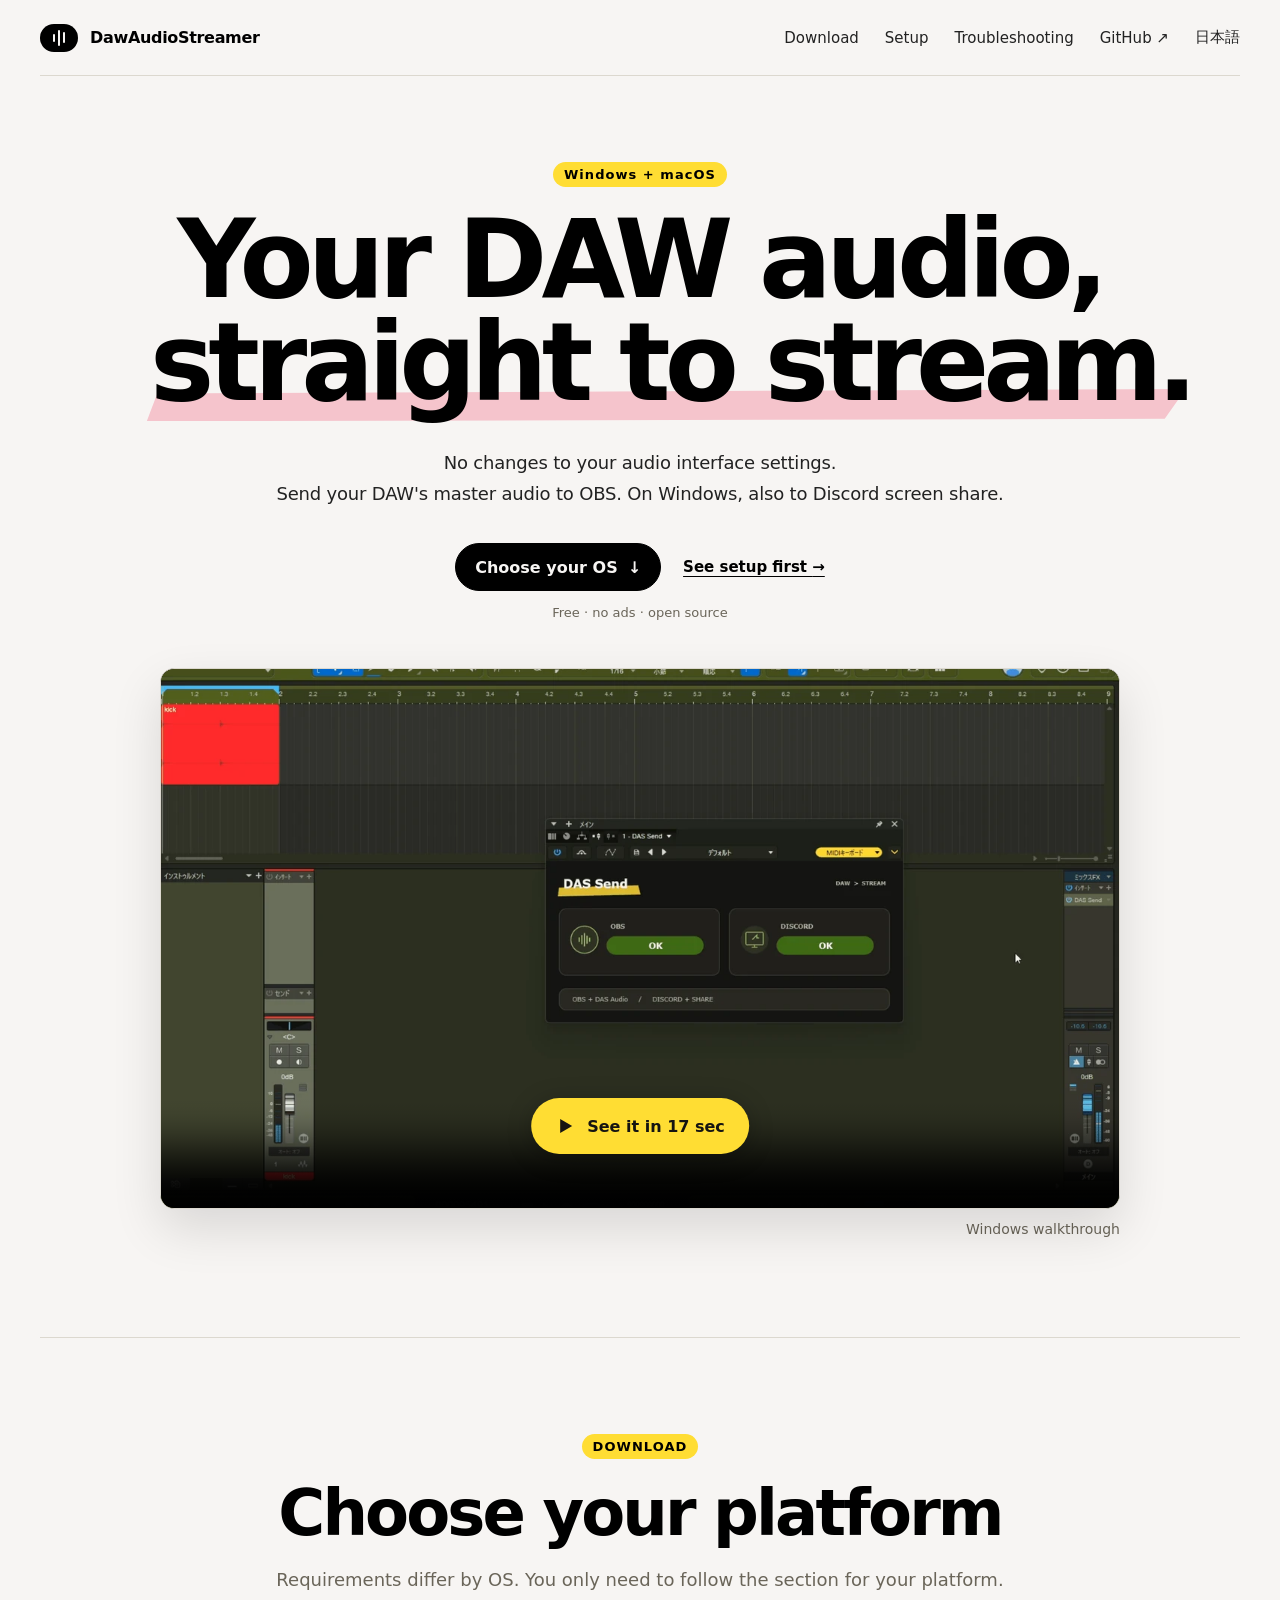
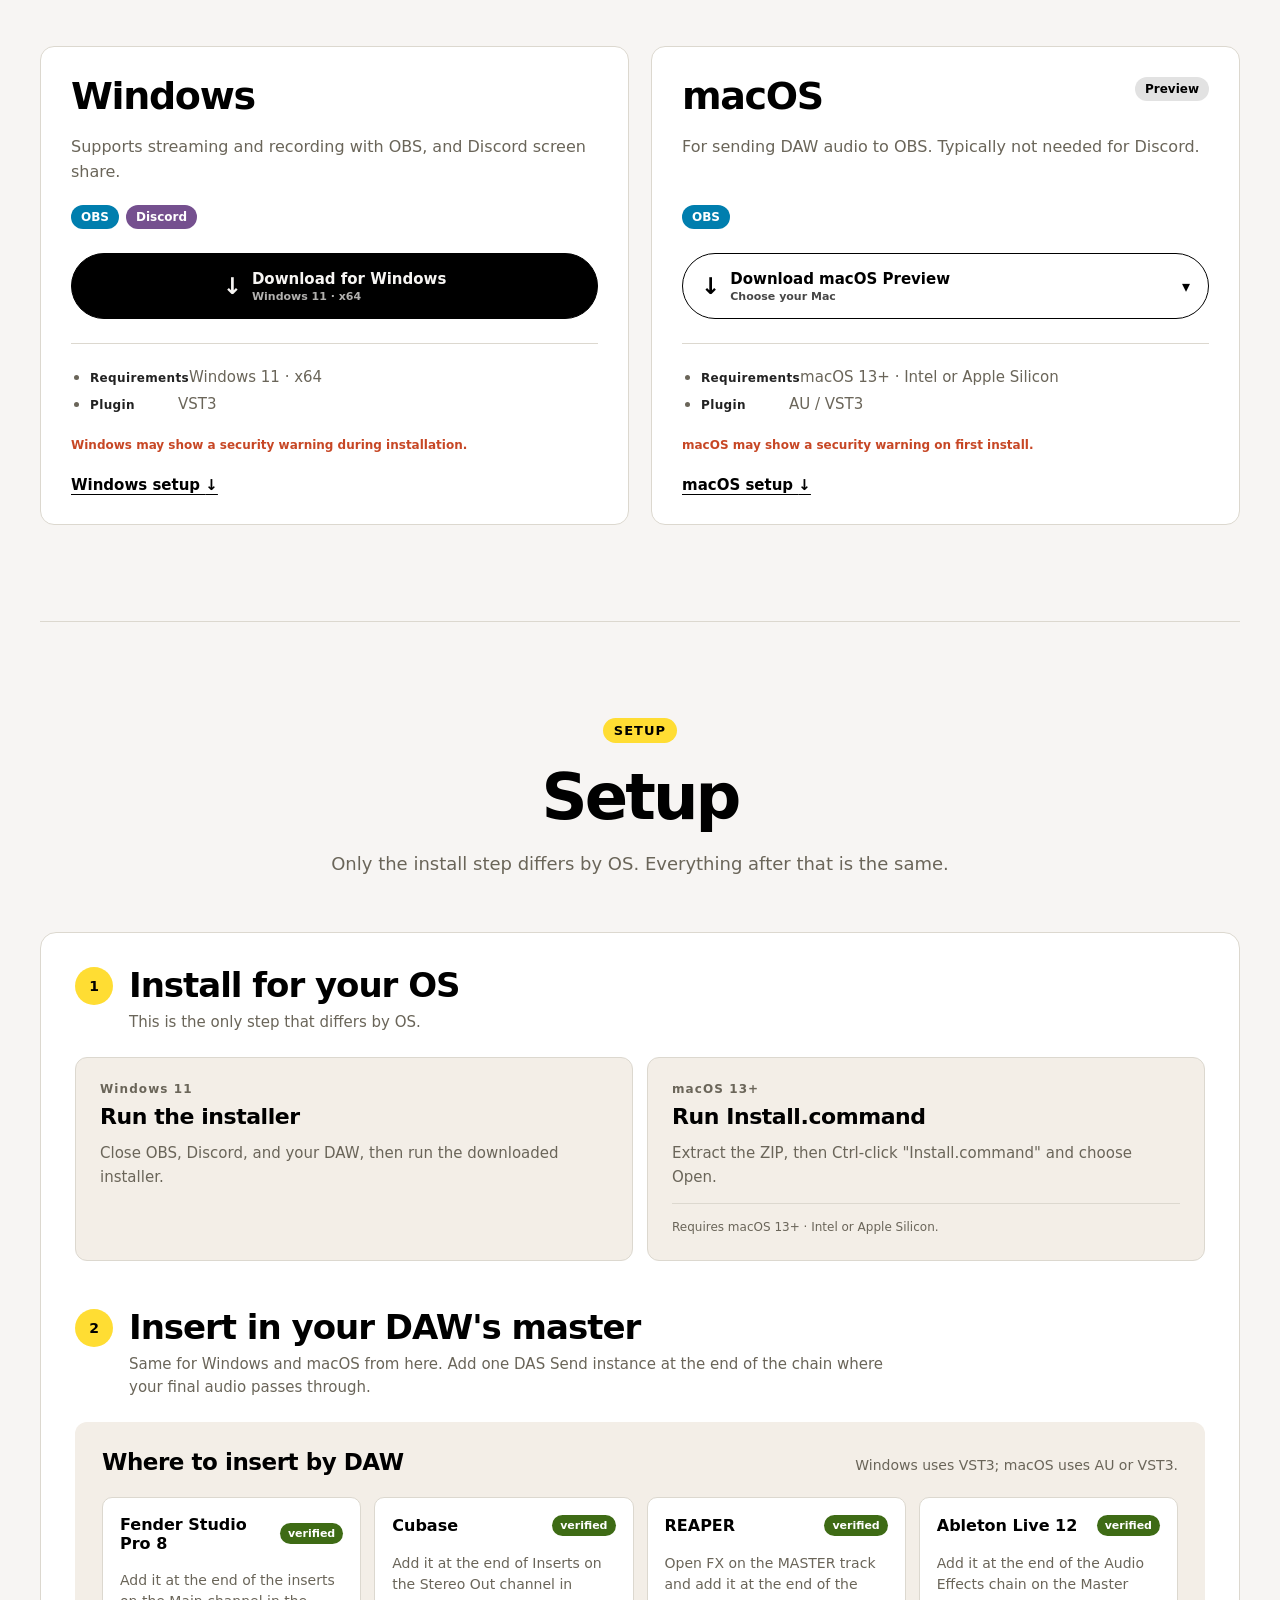
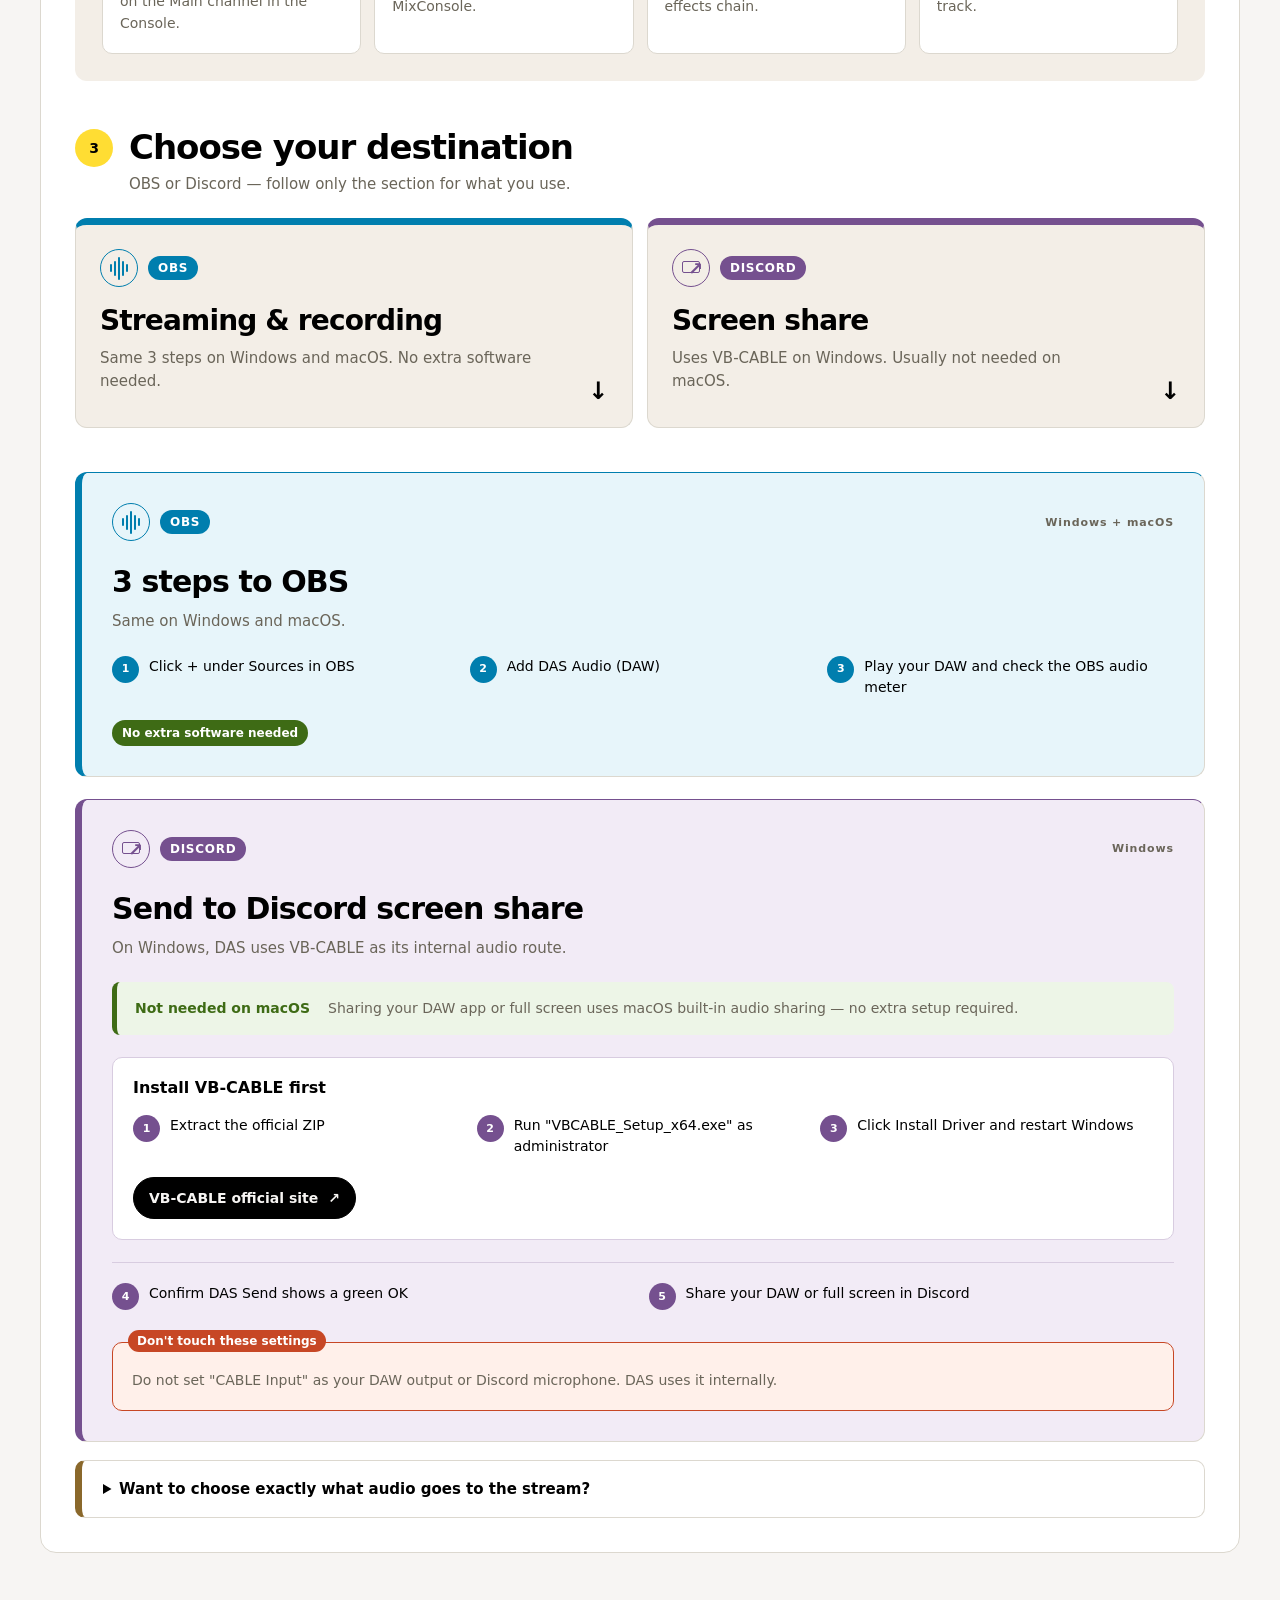
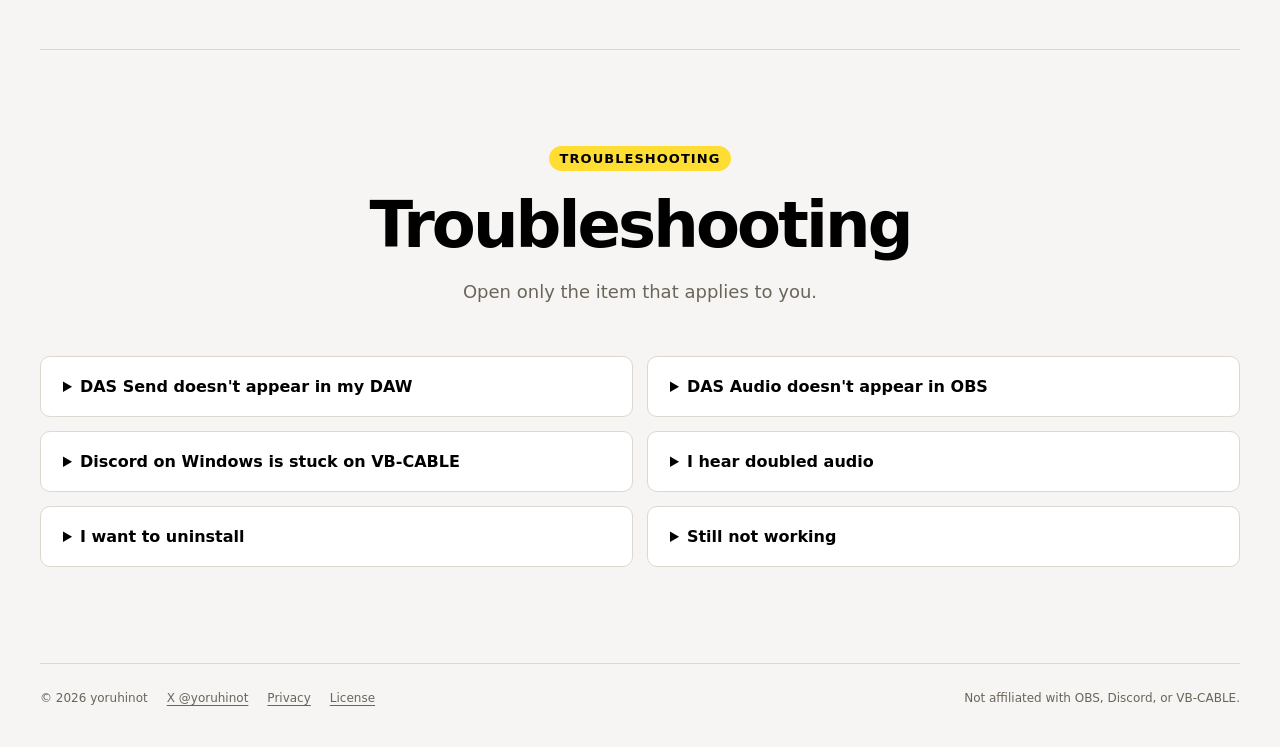
==== commit 06717d94: "Refresh cached assets for bilingual pages" ====
--- a/site/en/index.html
+++ b/site/en/index.html
@@ -31,7 +31,7 @@
   <meta name="twitter:description" content="DAW audio to OBS. Discord screen share on Windows too. No changes to your audio interface.">
   <meta name="twitter:image" content="https://yoruhinot.github.io/DawAudioStreamer/og.png?v=20260908">
   <meta name="twitter:image:alt" content="DawAudioStreamer — Stream your DAW audio straight to OBS / Discord">
-  <link rel="stylesheet" href="../styles.css?v=20260908-video">
+  <link rel="stylesheet" href="../styles.css?v=20260910-i18n">
 </head>
 <body>
   <header class="site-header">
@@ -210,6 +210,6 @@
     <span class="trademark-note">Not affiliated with OBS, Discord, or VB-CABLE.</span>
   </footer>
 
-  <script src="../app.js?v=20260908-video" defer></script>
+  <script src="../app.js?v=20260910-i18n" defer></script>
 </body>
 </html>
